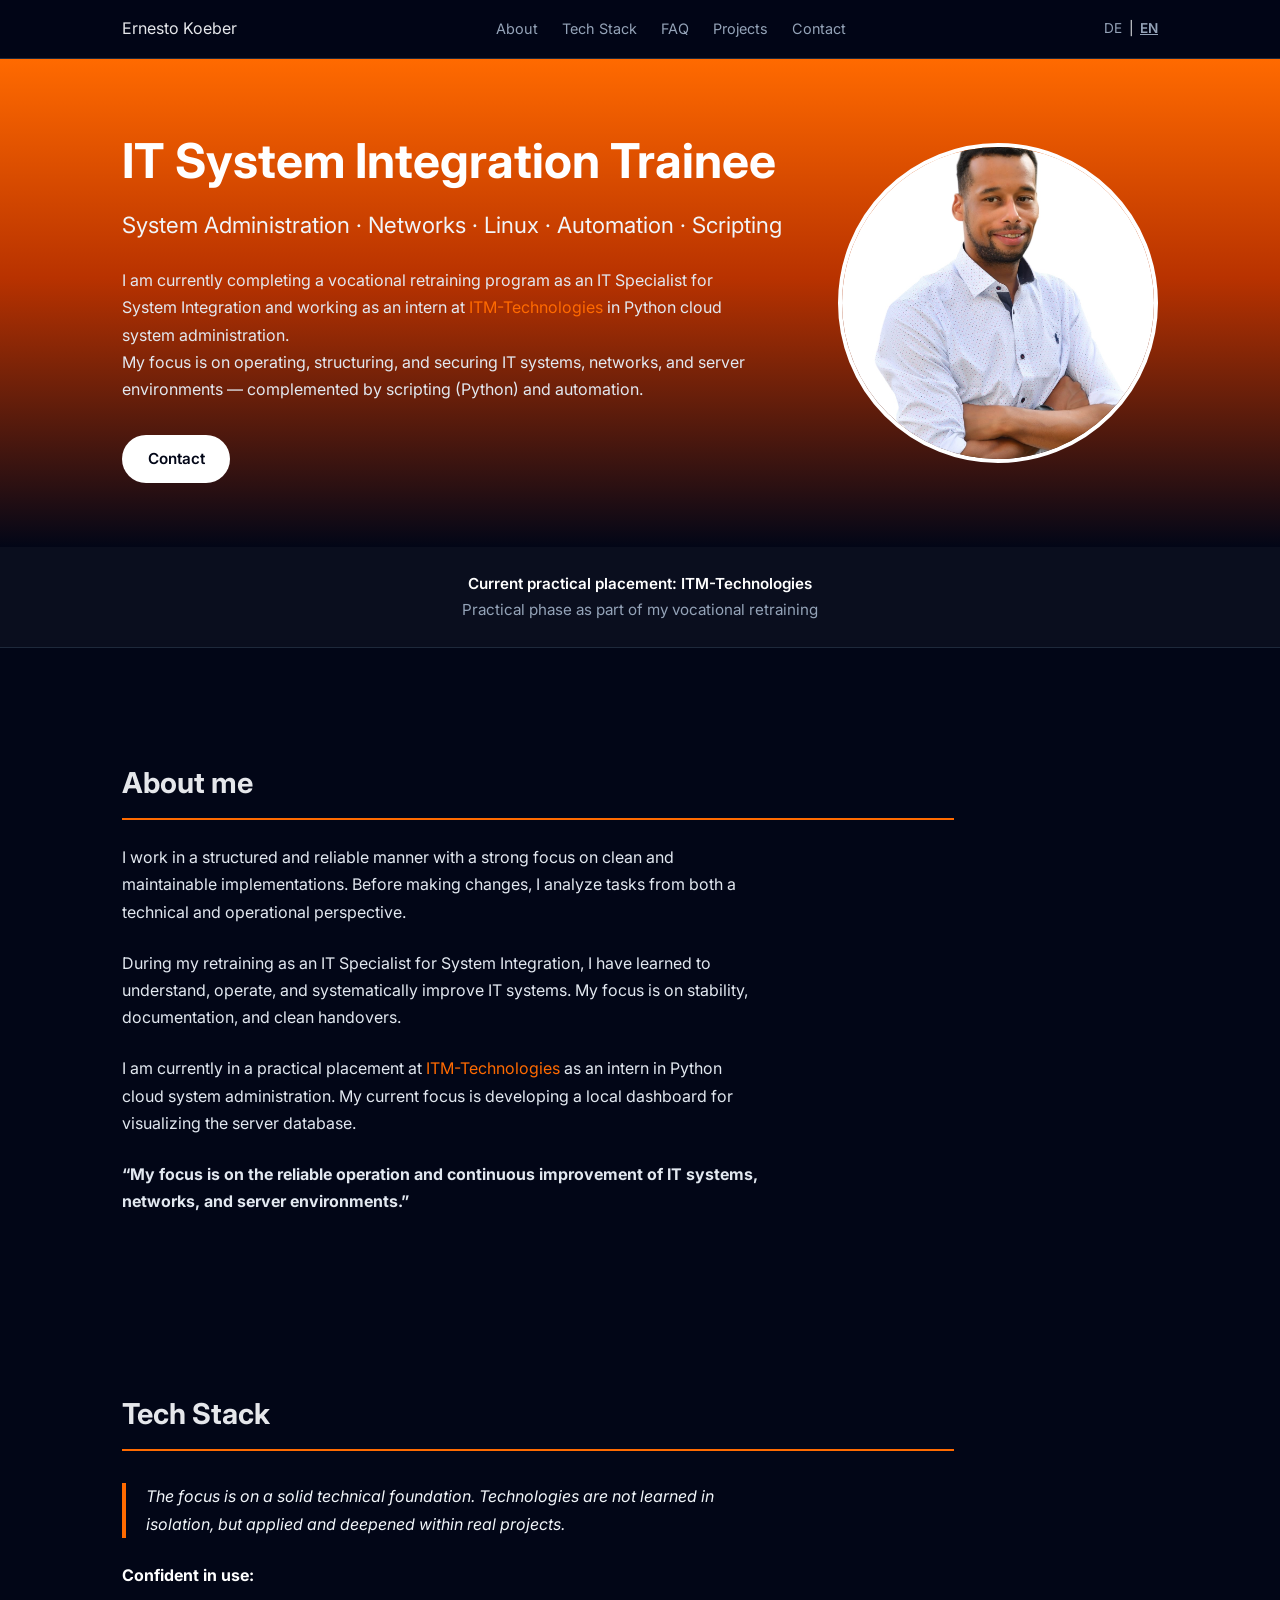
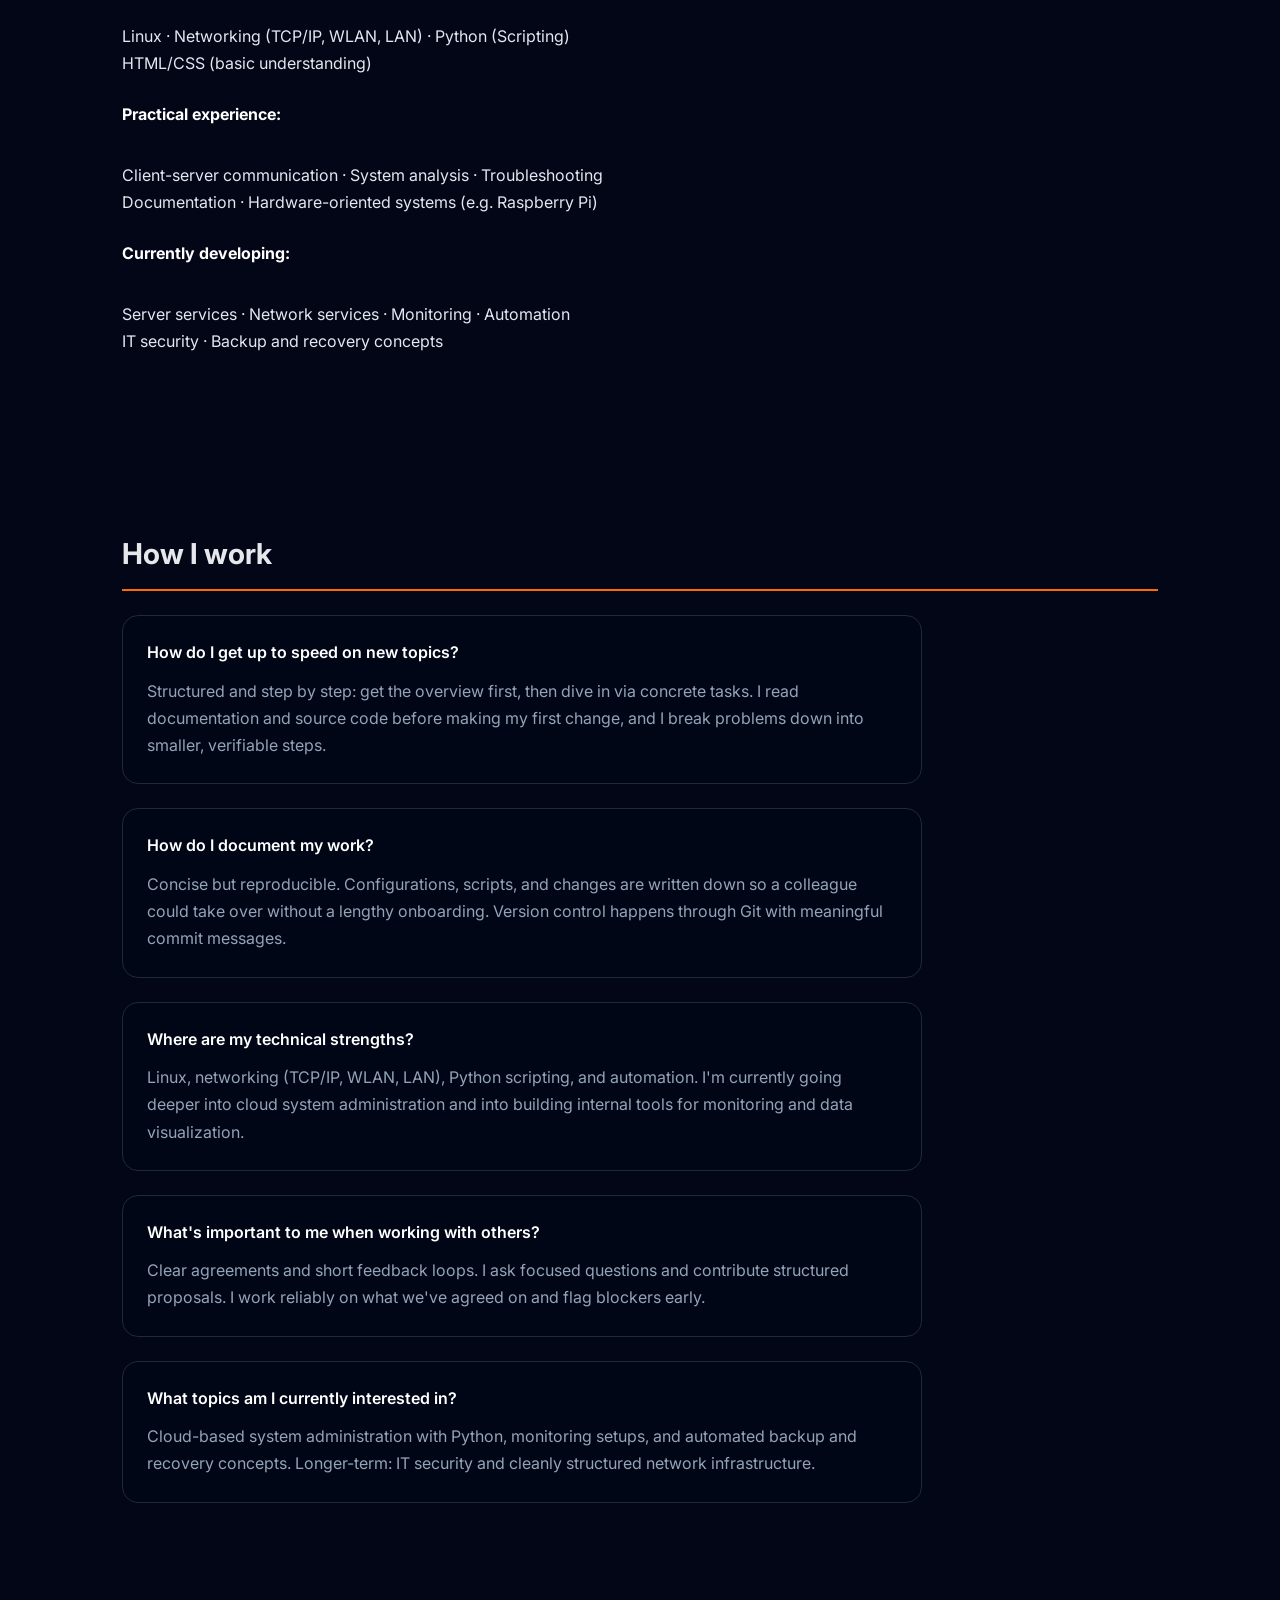
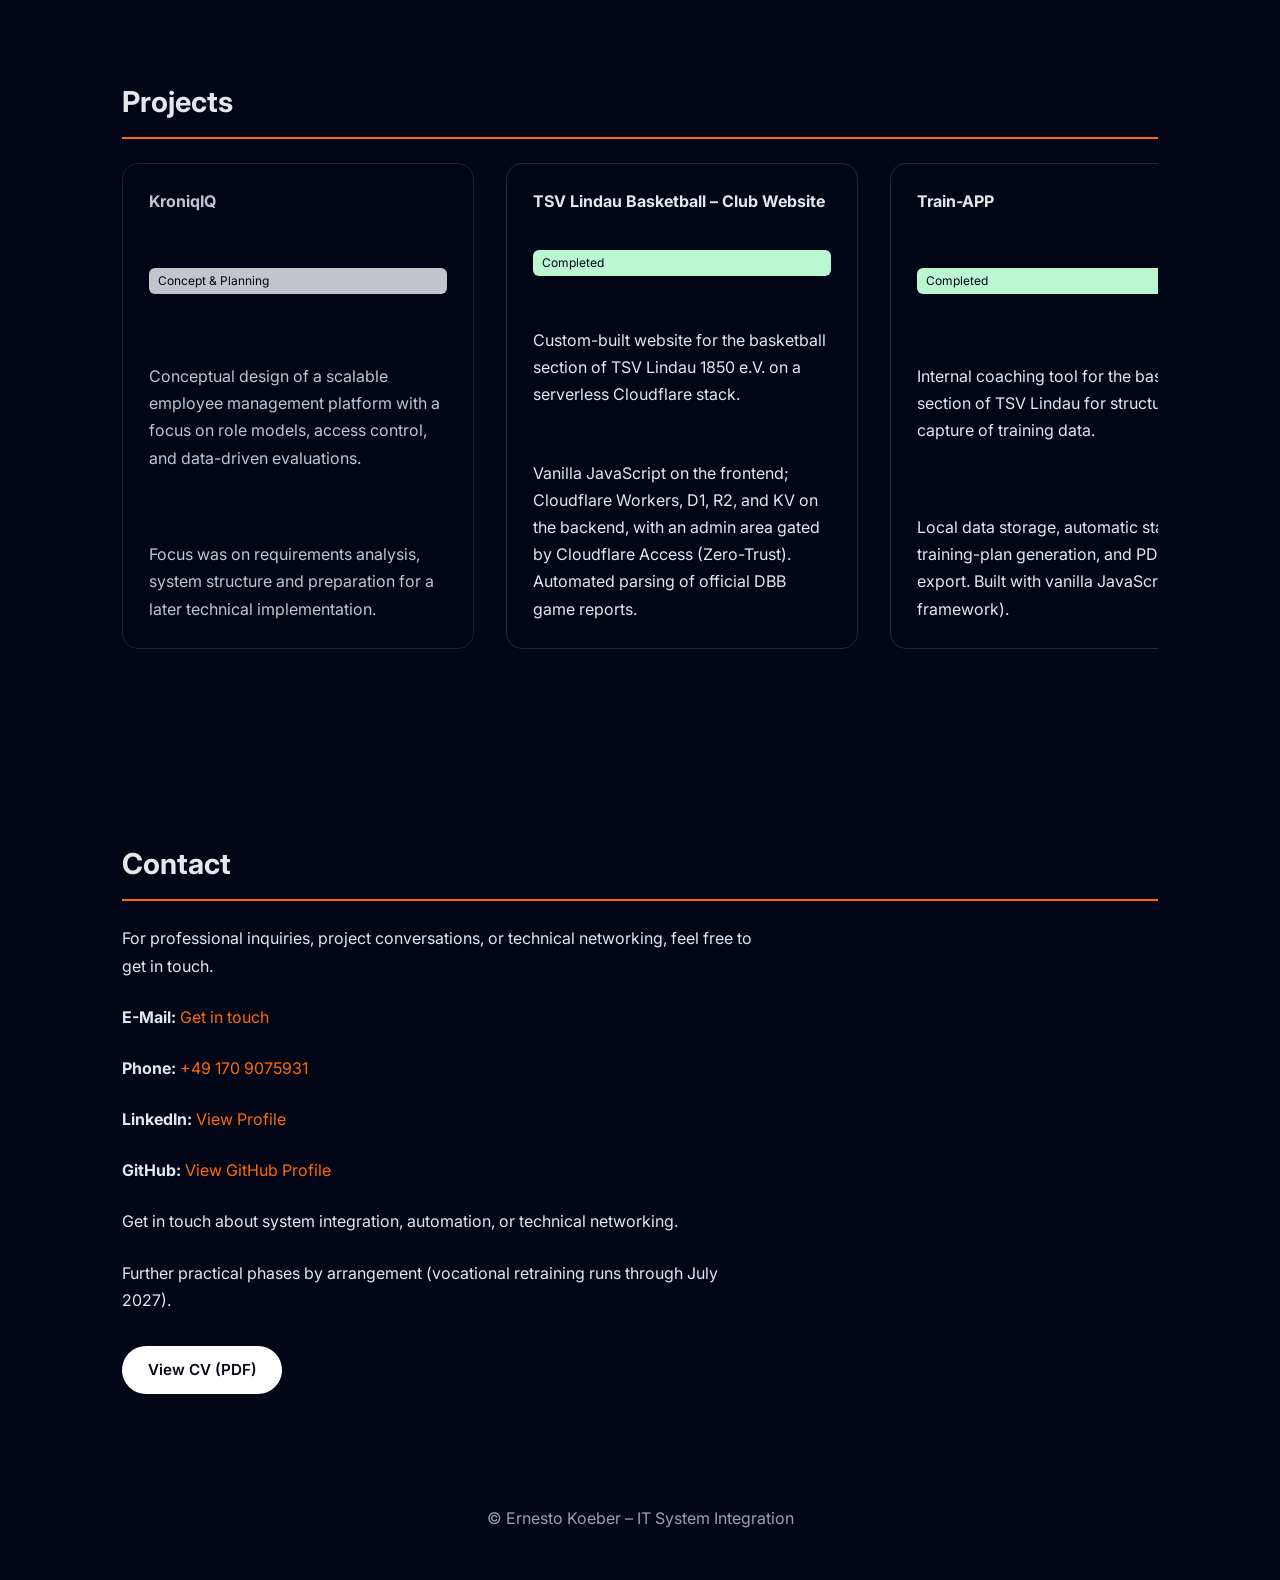
==== index-en.html @ d8a2f46b "Add ITM Backup Dashboard project card The current ITM internship project is the Backup Dashboard — a" ====
<!DOCTYPE html>
    <html lang="en">
    <head>
        <meta charset="UTF-8" />
        <meta name="viewport" content="width=device-width, initial-scale=1.0" />
        <title>Ernesto Koeber</title>
        <meta name="description" content="IT System Integration trainee with a focus on Linux, networking, automation, and structured IT operations. Available for defined practical training phases." />
        <link rel="preconnect" href="https://fonts.googleapis.com" />
        <link rel="preconnect" href="https://fonts.gstatic.com" crossorigin />
        <link href="https://fonts.googleapis.com/css2?family=Inter:wght@300;400;500;600;700&display=swap" rel="stylesheet"/>
        <link rel="stylesheet" href="landingpage.css" />
    </head>
    
    <body>

        <!-- ================= NAVIGATION ================= -->
        
        <nav class="top-nav">
            <div class="nav-container">
                <span class="nav-logo">Ernesto Koeber</span>

            <!-- Desktop Navigation -->
                <ul class="nav-links">
                    <li><a href="index-en.html#about">About</a></li>
                    <li><a href="index-en.html#stack">Tech Stack</a></li>
                    <li><a href="index-en.html#faq">FAQ</a></li>
                    <li><a href="index-en.html#projects">Projects</a></li>
                    <li><a href="index-en.html#contact">Contact</a></li>
                </ul>

                <div class="lang-switch lang-switch lang-switch-desktop">
                    <a href="index.html">DE</a>
                    <span>|</span>
                    <a href="index-en.html" class="active">EN</a>
                </div>

            <!-- Mobile Toggle -->
                <button class="nav-toggle" aria-label="Open Menu">
                    <span></span>
                    <span></span>
                    <span></span>
                </button>
            </div>

            <!-- Mobile Menu -->
            <div class="mobile-nav">
                <a href="index-en.html#about">About</a>
                <a href="index-en.html#stack">Tech Stack</a>
                <a href="index-en.html#faq">FAQ</a>
                <a href="index-en.html#projects">Projects</a>
                <a href="index-en.html#contact">Contact</a>
            
                <div class="lang-switch lang-switch-mobile">
                    <a href="index.html">DE</a>
                    <span>|</span>
                    <a href="index-en.html" class="active">EN</a>
                </div>
            
            </div>
        </nav>

        <!-- ================= HERO ================= -->
        
        <header class="hero">
            <div class="hero-inner">
                <div class="hero-content">

                    <div class="hero-text">
                        <h1>IT System Integration Trainee</h1>

                        <h2>System Administration · Networks · Linux · Automation · Scripting</h2>

                        <p>
                            I am currently completing a vocational retraining program as an
                            IT Specialist for System Integration and working as an intern at
                            <a href="https://itm-technologies.de" target="_blank" rel="noopener">ITM-Technologies</a>
                            in Python cloud system administration.<br />
                            My focus is on operating, structuring, and securing IT systems,
                            networks, and server environments — complemented by scripting
                            (Python) and automation.
                        </p>

                        <a href="#contact" class="btn-primary">Contact</a>
                    </div>

                    <img
                        src="Profilbild.jpg"
                        alt="Profilbild Ernesto Köber"
                        class="profile-image"
                    />

                </div>
            </div>
        </header>

        
        <!-- ================= VERFÜGBARKEIT ================= -->
        
        <section class="availability">
            <div class="container availability-box">
                <p>
                    <strong>Current practical placement: ITM-Technologies</strong><br />
                    Practical phase as part of my vocational retraining
                </p>
            </div>
        </section>
        
        <!-- ================= MAIN ================= -->
        
        <main>

            <section id="about">
                <div class="container">
                    <div class="section-content">
                    <h3>About me</h3>
                        <p>
                            I work in a structured and reliable manner with a strong focus on
                            clean and maintainable implementations. Before making changes,
                            I analyze tasks from both a technical and operational perspective.
                        </p>
                        <p>
                            During my retraining as an IT Specialist for System Integration,
                            I have learned to understand, operate, and systematically improve
                            IT systems. My focus is on stability, documentation, and clean handovers.
                        </p>
                        <p>
                            I am currently in a practical placement at
                            <a href="https://itm-technologies.de" target="_blank" rel="noopener">ITM-Technologies</a>
                            as an intern in Python cloud system administration. My current focus is
                            developing a local dashboard for visualizing the server database.
                        </p>
                        <p>
                            <strong>“My focus is on the reliable operation and continuous improvement
                                    of IT systems, networks, and server environments.”
                            </strong>
                        </p>
                    </div>
                </div>
            </section>

            <section id="stack">
                <div class="container">
                    <div class="section-content">
                    <h3>Tech Stack</h3>
                        <div class="stack-block">
                            <p class="highlight-quote">
                                The focus is on a solid technical foundation. Technologies are not
                                learned in isolation, but applied and deepened within real projects.
                            </p>
                        </div>
                            
                        <div class="stack-block">    
                            <p>
                                <strong>Confident in use:</strong><br />
                                Linux · Networking (TCP/IP, WLAN, LAN) · Python (Scripting)<br />
                                HTML/CSS (basic understanding)
                            </p>
                        </div>

                        <div class="stack-block">
                            <p>
                                <strong>Practical experience:</strong><br />
                                Client-server communication · System analysis · Troubleshooting<br />
                                Documentation · Hardware-oriented systems (e.g. Raspberry Pi)
                            </p>
                        </div>

                        <div class="stack-block">
                            <p>
                                <strong>Currently developing:</strong><br />
                                Server services · Network services · Monitoring · Automation<br />
                                IT security · Backup and recovery concepts
                            </p>
                        </div>
                    </div>
                </div>
            </section>

            <!-- ================= MINI FAQ ================= -->
            
            <section id="faq">
                <div class="container">
                <h3>How I work</h3>

                    <div class="faq-list">
                        <div class="faq-item">
                            <h4>How do I get up to speed on new topics?</h4>
                            <p>
                                Structured and step by step: get the overview first, then
                                dive in via concrete tasks. I read documentation and source
                                code before making my first change, and I break problems
                                down into smaller, verifiable steps.
                            </p>
                        </div>

                        <div class="faq-item">
                            <h4>How do I document my work?</h4>
                            <p>
                                Concise but reproducible. Configurations, scripts, and
                                changes are written down so a colleague could take over
                                without a lengthy onboarding. Version control happens
                                through Git with meaningful commit messages.
                            </p>
                        </div>

                        <div class="faq-item">
                            <h4>Where are my technical strengths?</h4>
                            <p>
                                Linux, networking (TCP/IP, WLAN, LAN), Python scripting,
                                and automation. I'm currently going deeper into cloud
                                system administration and into building internal tools for
                                monitoring and data visualization.
                            </p>
                        </div>

                        <div class="faq-item">
                            <h4>What's important to me when working with others?</h4>
                            <p>
                                Clear agreements and short feedback loops. I ask focused
                                questions and contribute structured proposals. I work
                                reliably on what we've agreed on and flag blockers early.
                            </p>
                        </div>

                        <div class="faq-item">
                            <h4>What topics am I currently interested in?</h4>
                            <p>
                                Cloud-based system administration with Python, monitoring
                                setups, and automated backup and recovery concepts.
                                Longer-term: IT security and cleanly structured network
                                infrastructure.
                            </p>
                        </div>
                    </div>
                </div>
            </section>

            <!-- ================= PROJECTS ================= -->

            <section id="projects">
                <div class="container">
                <h3>Projects</h3>
                    <div class="projects-scroll">

                    <div class="project-card project-disabled">
                        <h4>KroniqIQ</h4>
                        <span class="project-status status-concept">Concept & Planning</span>
                            <p>
                                Conceptual design of a scalable employee management platform with a
                                focus on role models, access control, and data-driven evaluations.
                            </p>
                            <p>
                                Focus was on requirements analysis, system structure and preparation
                                for a later technical implementation.
                            </p>
                    </div>

                        <a href="vereinswebsite-en.html" class="project-card project-link">
                            <h4>TSV Lindau Basketball – Club Website</h4>
                            <span class="project-status status-done">Completed</span>
                            <p>
                                Custom-built website for the basketball section of
                                TSV Lindau 1850 e.V. on a serverless Cloudflare stack.
                            </p>
                            <p>
                                Vanilla JavaScript on the frontend; Cloudflare Workers, D1,
                                R2, and KV on the backend, with an admin area gated by
                                Cloudflare Access (Zero-Trust). Automated parsing of
                                official DBB game reports.
                            </p>
                        </a>

                        <div class="project-card">
                            <h4>Train-APP</h4>
                            <span class="project-status status-done">Completed</span>
                            <p>
                                Internal coaching tool for the basketball section of
                                TSV Lindau for structured capture of training data.
                            </p>
                            <p>
                                Local data storage, automatic statistics, training-plan
                                generation, and PDF export. Built with vanilla JavaScript
                                (no framework).
                            </p>
                        </div>

                        <div class="project-card">
                            <h4>ITM Backup Dashboard</h4>
                            <span class="project-status status-dev">In Development</span>
                            <p>
                                Internal web dashboard for ITM Technologies for
                                centralized monitoring and validation of customer
                                backups, with full audit functionality.
                            </p>
                            <p>
                                Python with FastAPI on the backend, Jinja2 server-side
                                templating, and vanilla JavaScript on the frontend.
                                Security-first architecture with strict CSP, HTTP
                                security headers, and HttpOnly cookies — deliberately
                                without npm or framework dependencies.
                            </p>
                        </div>

                        <div class="project-card project-disabled">
                            <h4>Getränke Haußmann Landing Page</h4>
                            <span class="project-status status-concept">Concept</span>
                            <p>
                                Concept landing page for a local beverage distributor
                                (Wangen i. A.) focused on clear information structure
                                and simple navigation.
                            </p>
                            <p>
                                Initial implementation with semantic HTML, CSS, and
                                minimal JavaScript as a template for a later production
                                version.
                            </p>
                        </div>

                        <a href="https://www.thaihouse-restaurant.com/" target="_blank" rel="noopener" class="project-card project-link">
                            <h4>Thai House Lindau</h4>
                            <span class="project-status status-done">Live</span>
                            <p>
                                Redesign of the existing website for Thai House restaurant
                                in Lindau, based on a Wix template.
                            </p>
                            <p>
                                Focus on clear information structure, a modern layout,
                                and better presentation of menu and contact details.
                            </p>
                        </a>

                        <a href="studio02-en.html" class="project-card project-link">
                            <h4>Studio02 – Internship</h4>
                            <span class="project-status status-done">Completed</span>
                            <p>
                                Internship in software development with a strong focus on
                                Python and client-server communication.
                            </p>
                            <p>
                                Bluetooth-based client-server communication between a mobile app
                                and Raspberry Pi, focusing on networking, system configuration,
                                and stable data transmission.
                            </p>
                        </a>

                    </div>
                </div>
            </section>

            <section id="contact">
                <div class="container">
                <h3>Contact</h3>
                        <p>
                            For professional inquiries, project conversations, or technical
                            networking, feel free to get in touch.
                        </p>

                        <section class="contact">
                            <p>
                                <strong>E-Mail:</strong>
                                <a href="mailto:ekoeber@protonmail.com">Get in touch</a>
                            </p>

                            <p>
                                <strong>Phone:</strong>
                                <a href="tel:+491709075931">+49 170 9075931</a>
                            </p>

                            <p>
                                <strong>LinkedIn:</strong>
                                <a href="https://www.linkedin.com/in/ernesto-k%C3%B6ber-878115362/" target="_blank" rel="noopener">
                                View Profile
                                </a>
                            </p>

                            <p>
                                <strong>GitHub:</strong>
                                <a href="https://github.com/Ernestokoeber" target="_blank" rel="noopener">
                                View GitHub Profile
                                </a>
                            </p>
                            </section>

                        <p class="contact-cta">Get in touch about system integration, automation, or technical networking.</p>

                        <p>Further practical phases by arrangement (vocational retraining runs through July 2027).</p>

                    <div class="contact-actions">
                        <a href="Lebenslauf.pdf" target="_blank" rel="noopener" class="btn-primary">
                        View CV (PDF)</a>
                    </div>
                </div>
            </section>

        </main>

        <footer class="footer">
            © Ernesto Koeber – IT System Integration
        </footer>

        <script src="drag-scroll.js"></script>
        <script src="mobile-nav.js"></script>
    </body>
</html>
---- landingpage.css ----
/* ================= VARIABLES ================= */
:root {
    --accent: #ff6a00;
    --accent-dark: #b83200;

    --bg-dark: #020617;
    --bg-card: rgba(2, 6, 23, 0.85);

    --text-main: #e5e7eb;
    --text-muted: #94a3b8;

    --border: #1e293b;
}

/* ================= RESET ================= */
* {
    margin: 0;
    padding: 0;
    box-sizing: border-box;
}

main {
    width: 100%;
    max-width: 100%;
    margin: 0 auto;
}

html {
    width: 100%;
    max-width: 100%;
    overflow-x: hidden;
    scroll-behavior: smooth;
}

body {
    width: 100%;
    max-width: 100%;
    overflow-x: hidden;
    font-family: 'Inter', sans-serif;
    background: var(--bg-dark);
    color: var(--text-main);
    line-height: 1.6;
}

a {
    color: var(--accent);
    text-decoration: none;
}

ul {
    list-style: none;
}

/* ================= NAV ================= */
.top-nav {
    position: sticky;
    top: 0;
    z-index: 1000;
    background: rgba(2, 6, 23, 0.9);
    backdrop-filter: blur(0.375rem);
    border-bottom: 0.0625rem solid var(--border);
}

.nav-container {
    max-width: 68.75rem;
    margin: 0 auto;
    padding: 1rem 2rem;
    display: flex;
    justify-content: space-between;
    align-items: center;
}

.nav-links {
    display: flex;
    gap: 1.5rem;
}

.nav-links a {
    color: var(--text-muted);
    font-size: 0.9rem;
}

/* ================= MOBILE NAV ================= */

.nav-toggle {
    display: none;
    background: none;
    border: none;
    cursor: pointer;
}

.nav-toggle span {
    display: block;
    width: 1.5rem;
    height: 0.125rem;
    background: #ffffff;
    margin: 0.35rem 0;
}

/* Mobile Menu */
.mobile-nav {
    display: none;
    flex-direction: column;
    background: rgba(2, 6, 23, 0.98);
    border-bottom: 0.0625rem solid var(--border);
}

.mobile-nav a {
    padding: 0.75rem 0;
    color: var(--text-main);
    border-top: 0.0625rem solid var(--border);
}

.nav-links a,
.mobile-nav a{
    padding: 0.75rem 0;
}

/* Responsive */
@media (max-width: 56.25rem) {
    .nav-links {
        display: none;
    }

    .nav-toggle {
        display: block;
    }

    .mobile-nav.active {
        display: flex;
    }
}

/* ================= HERO ================= */

.hero {
    width: 100vw;
    overflow-x: hidden;
    background: linear-gradient(
        180deg,
        var(--accent) 0%,
        var(--accent-dark) 45%,
        var(--bg-dark) 100%
    );
}

.hero-inner {
    max-width: 68.75rem;
    margin: 0 auto;
    padding: 4rem 2rem;
}


.hero-content {
    display: grid;
    grid-template-columns: 1fr minmax(0, clamp(14rem, 40vw, 20rem));
    gap: 3rem;
    align-items: center;
}

.profile-image {
    width: 20rem;
    aspect-ratio: 1 / 1;
    object-fit: cover;
    border-radius: 50%;
    border: 0.25rem solid #ffffff;
}

/* ================= Language Switch ================= */

/* Desktop Switch */
.lang-switch {
  display: flex;
  align-items: center;
  gap: 0.4rem;
  font-size: 0.85rem;
}

.lang-switch a {
  color: var(--text-muted);
  text-decoration: none;
}

.lang-switch a.active {
  font-weight: 600;
  text-decoration: underline;
}

.lang-switch a:hover {
  color: var(--accent);
}

/* Mobile Switch */
@media (max-width: 56.25rem) {
  .lang-switch-desktop {
    display: none;
  }

  .lang-switch-mobile {
    margin-top: 1.5rem;
    justify-content: center;
  }
}

/* Desktop behavior */
@media (min-width: 56.26rem) {
  .lang-switch-mobile {
    display: none;
  }
}


/* ================= CONTAINER ================= */
.container {
    width: 100%;
    max-width: 68.75rem;
    margin-left: auto;
    margin-right: auto;
    padding: 4rem 2rem;
}

/* ================= SECTIONS ================= */
.section-content {
    max-width: 52rem;
}
/* ================= STACK ================= */

.stack-block {
    margin-top: 1.5rem;
}

.stack-block strong {
    display: block;
    margin-bottom: 0.4rem;
    color: #ffffff;
}

.highlight-quote {
    margin-top: 2rem;
    padding-left: 1.25rem;
    border-left: 0.25rem solid var(--accent);
    font-style: italic;
    color: #f1f5f9;
}

/* ================= AVAILABILITY ================= */

.availability {
    background: rgba(255, 255, 255, 0.03);
    border-bottom: 0.0625rem solid var(--border);
}

.availability-box {
    padding: 1.5rem 2rem;
    text-align: center;
}

.availability-box p {
    margin: 0 auto;
    max-width: 40rem;
    color: var(--text-muted);
    font-size: 0.95rem;
}

.availability-box strong {
    color: #ffffff;
    font-weight: 600;
}

/* ================= TYPO ================= */
h1 {
    font-size: clamp(2rem, 5vw, 3rem);
    color: #ffffff;
}

h2 {
    font-size: clamp(1.1rem, 3vw, 1.4rem);
    font-weight: 400;
    margin-top: 0.5rem;
    color: #f1f5f9;
}

h3 {
    font-size: clamp(1.4rem, 3vw, 1.8rem);
    margin-bottom: 1.5rem;
}

section h3 {
    margin-top: 3rem;
    padding-bottom: 0.75rem;
    border-bottom: 0.125rem solid var(--accent);
}

p {
    font-size: clamp(0.95rem, 2.2vw, 1rem);
    line-height:1.7;
    max-width: 40rem;
    margin-top: 1.5rem;
    color: #e2e8f0;
}

img {
    max-width: 100%;
    height: auto;
    display: block;
}

/* ================= BUTTON ================= */

.btn-primary {
    display: inline-flex;
    margin-top: 2rem;
    align-items: center;
    justify-content: center;
    font-size: 0.95rem;
    padding: 0.75rem 1.6rem;
    border-radius: 999rem;
    background: #ffffff;
    color: #020617;
    font-weight: 600;
    min-height: 44px;
    
}

/* ================= MINI FAQ ================= */

.faq-list {
    display: grid;
    gap: 1.5rem;
    max-width: 50rem;
    grid-template-columns: 1fr;
}

.faq-item {
    font-size: clamp(0.9rem, 2vw, 0.95rem);
    line-height: 1.6;
    background: var(--bg-card);
    border: 0.0625rem solid var(--border);
    border-radius: 1rem;
    padding: 1.5rem;
}

.faq-item h4 {
    font-size: 1rem;
    font-weight: 600;
    color: #ffffff;
}

.faq-item p {
    margin-top: 0.75rem;
    color: var(--text-muted);
    max-width: none;
}

/* ================= PROJEKTE ================= */
.projects-scroll {
    max-width: 100%;
    display: flex;
    gap: 2rem;
    overflow-x: auto;
    overscroll-behavior-x: contain;    
    padding-bottom: 1rem;
    scroll-snap-type: x mandatory;
}

.project-card {
    flex: 0 0 clamp(16rem, 80vw, 22rem);
    min-height: 18rem;

    background: var(--bg-card);
    border: 0.0625rem solid var(--border);
    border-radius: 1rem;
    padding: 1.6rem;

    display: flex;
    flex-direction: column;
    justify-content: space-between;

    scroll-snap-align: start;
}

.project-link {
    text-decoration: none;
    color: inherit;
}

.project-link:hover {
    transform: translateY(-0.25rem);
    box-shadow: 0 0.75rem 2rem rgba(0, 0, 0, 0.25);
}

.project-disabled {
    opacity: 0.85;
    cursor: default;
}

/* Status */
.project-status {
    display: inline-block;
    margin-top: 0.5rem;
    padding: 0.2rem 0.6rem;
    font-size: 0.75rem;
    border-radius: 0.375rem;
    color: #020617;
}

.status-concept { background: #e5e7eb; }
.status-dev     { background: #fde68a; }
.status-deploy  { background: #bfdbfe; }
.status-done    { background: #bbf7d0; }

/* ================= CONTACT ================= */

.contact a {
  color: var(--accent);
  text-decoration: none;
}

.contact a:hover {
  text-decoration: underline;
}

/* ================== SCROLLBAR ================= */
.projects-scroll {
    scrollbar-width: none;
    scroll-padding-left: 2rem;
    cursor: grab;
}

.projects-scroll::-webkit-scrollbar {
    display: none;

}

.projects-scroll.dragging {
    cursor: grabbing;
    user-select: none;
}


/* ================= FOOTER ================= */
.footer {
    text-align: center;
    padding: 3rem 2rem;
    color: var(--text-muted);
}

/* ================= RESPONSIVE ================= */
@media (max-width: 56.25rem) {
    .hero-content {
        grid-template-columns: 1fr;
        text-align: center;
    }


    .profile-image {
        width: 14rem;
        margin: 2rem auto 0;
    }
}

@media (hover: hover) {
    .project-link:hover {
        transform: translateY(-0.25rem);
        box-shadow: 0 0.75rem 2rem #00000040;
    }
}
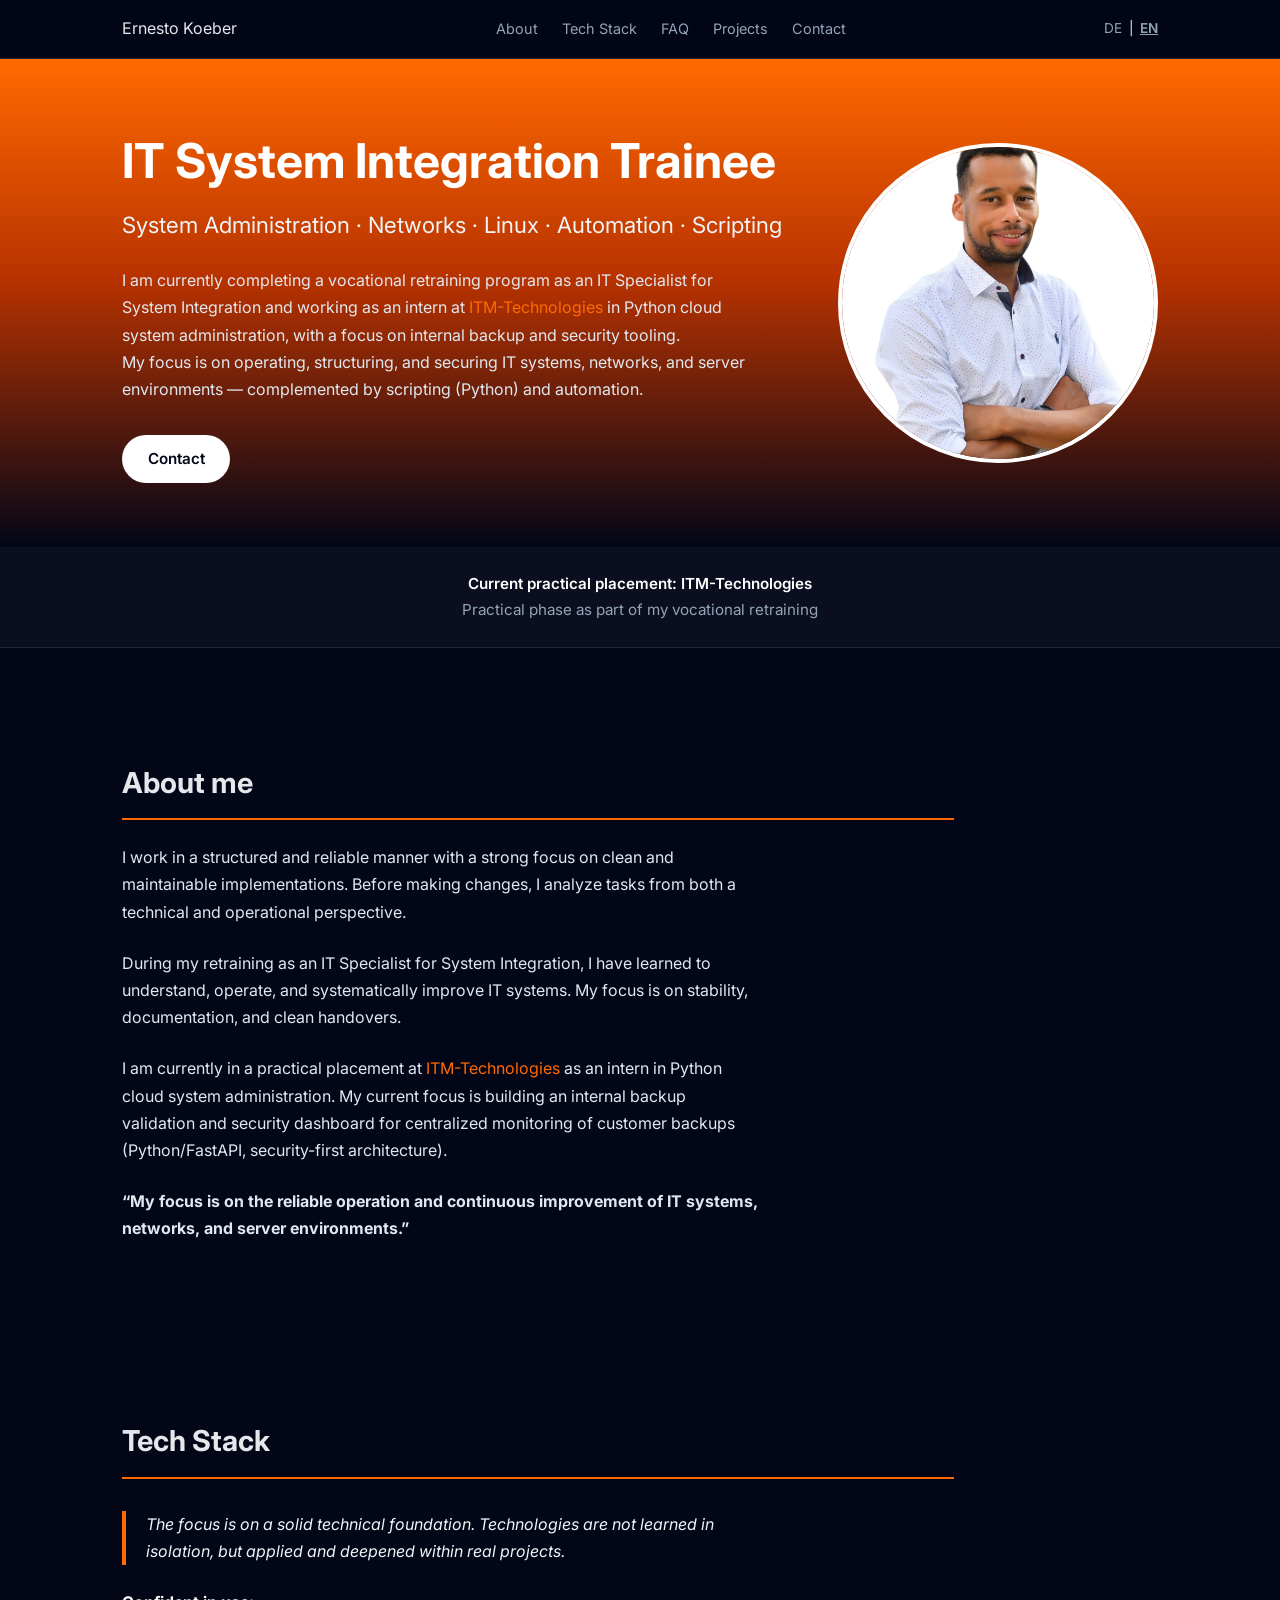
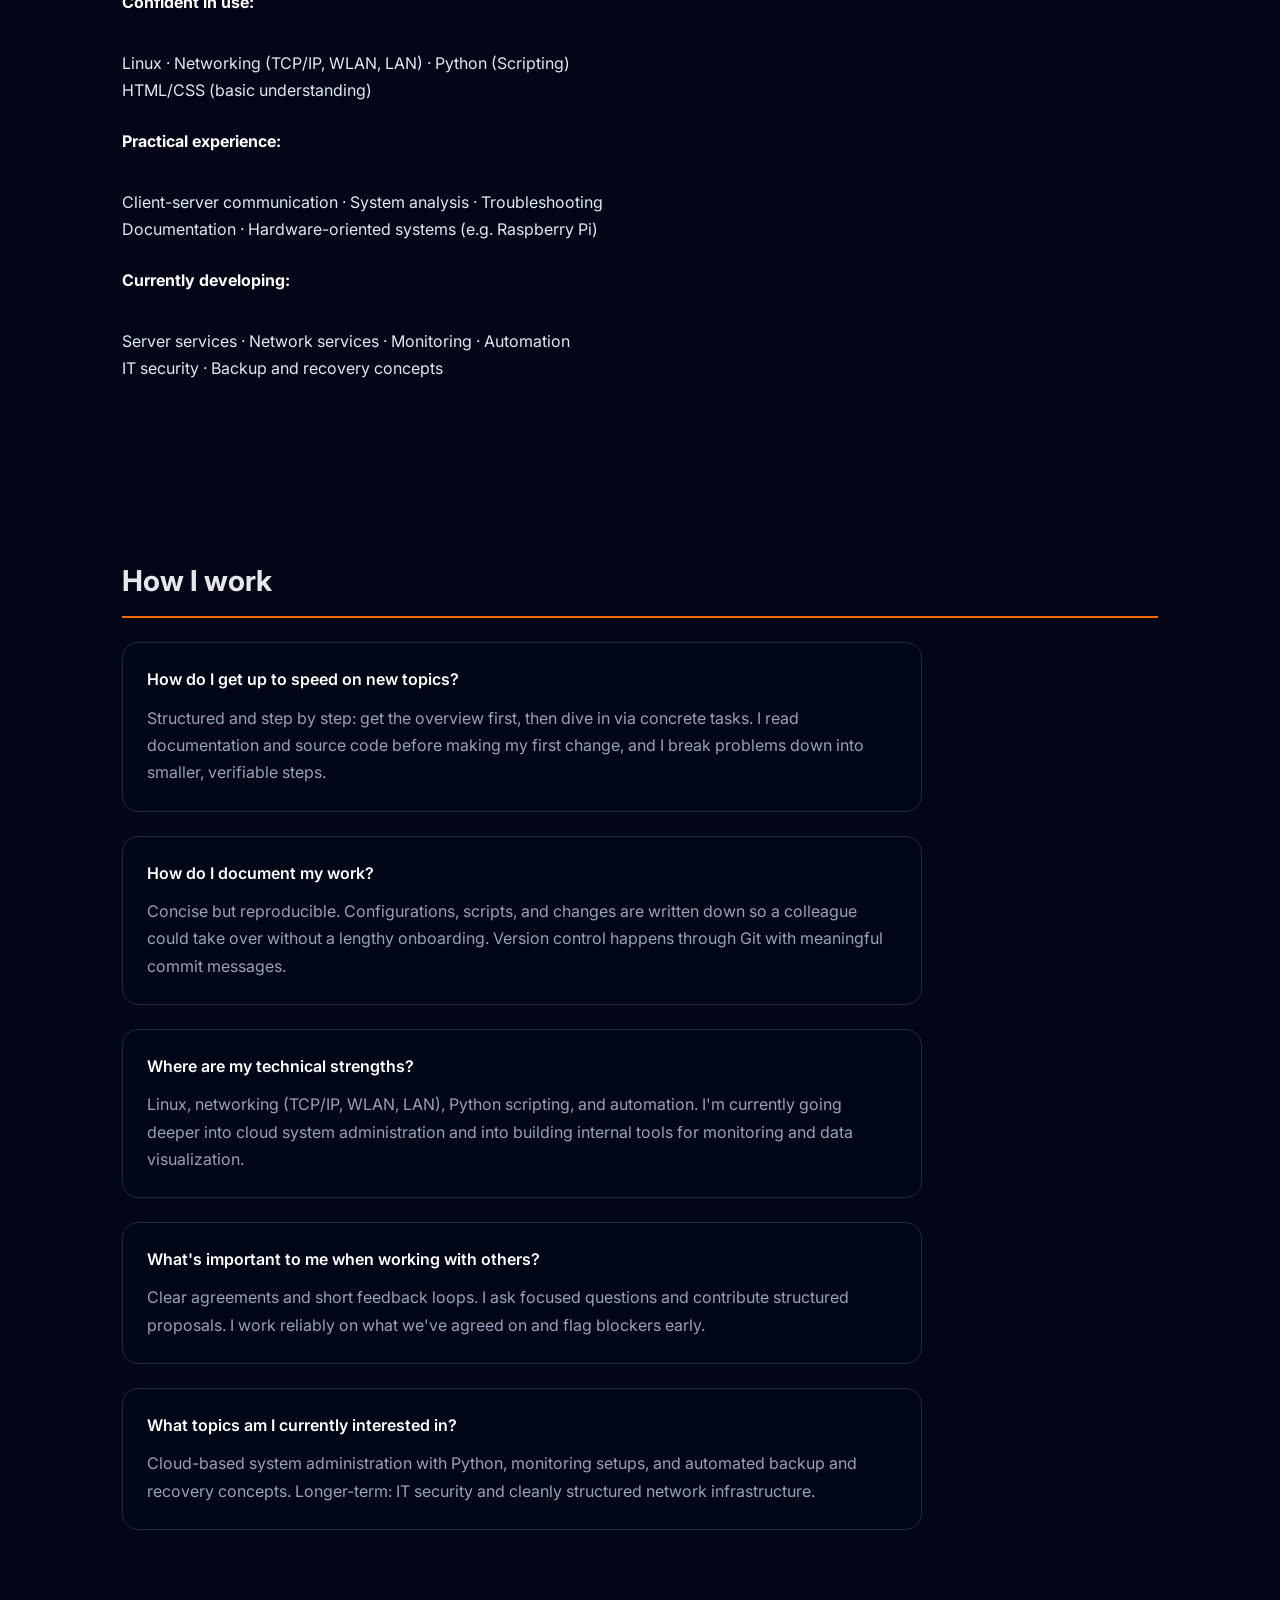
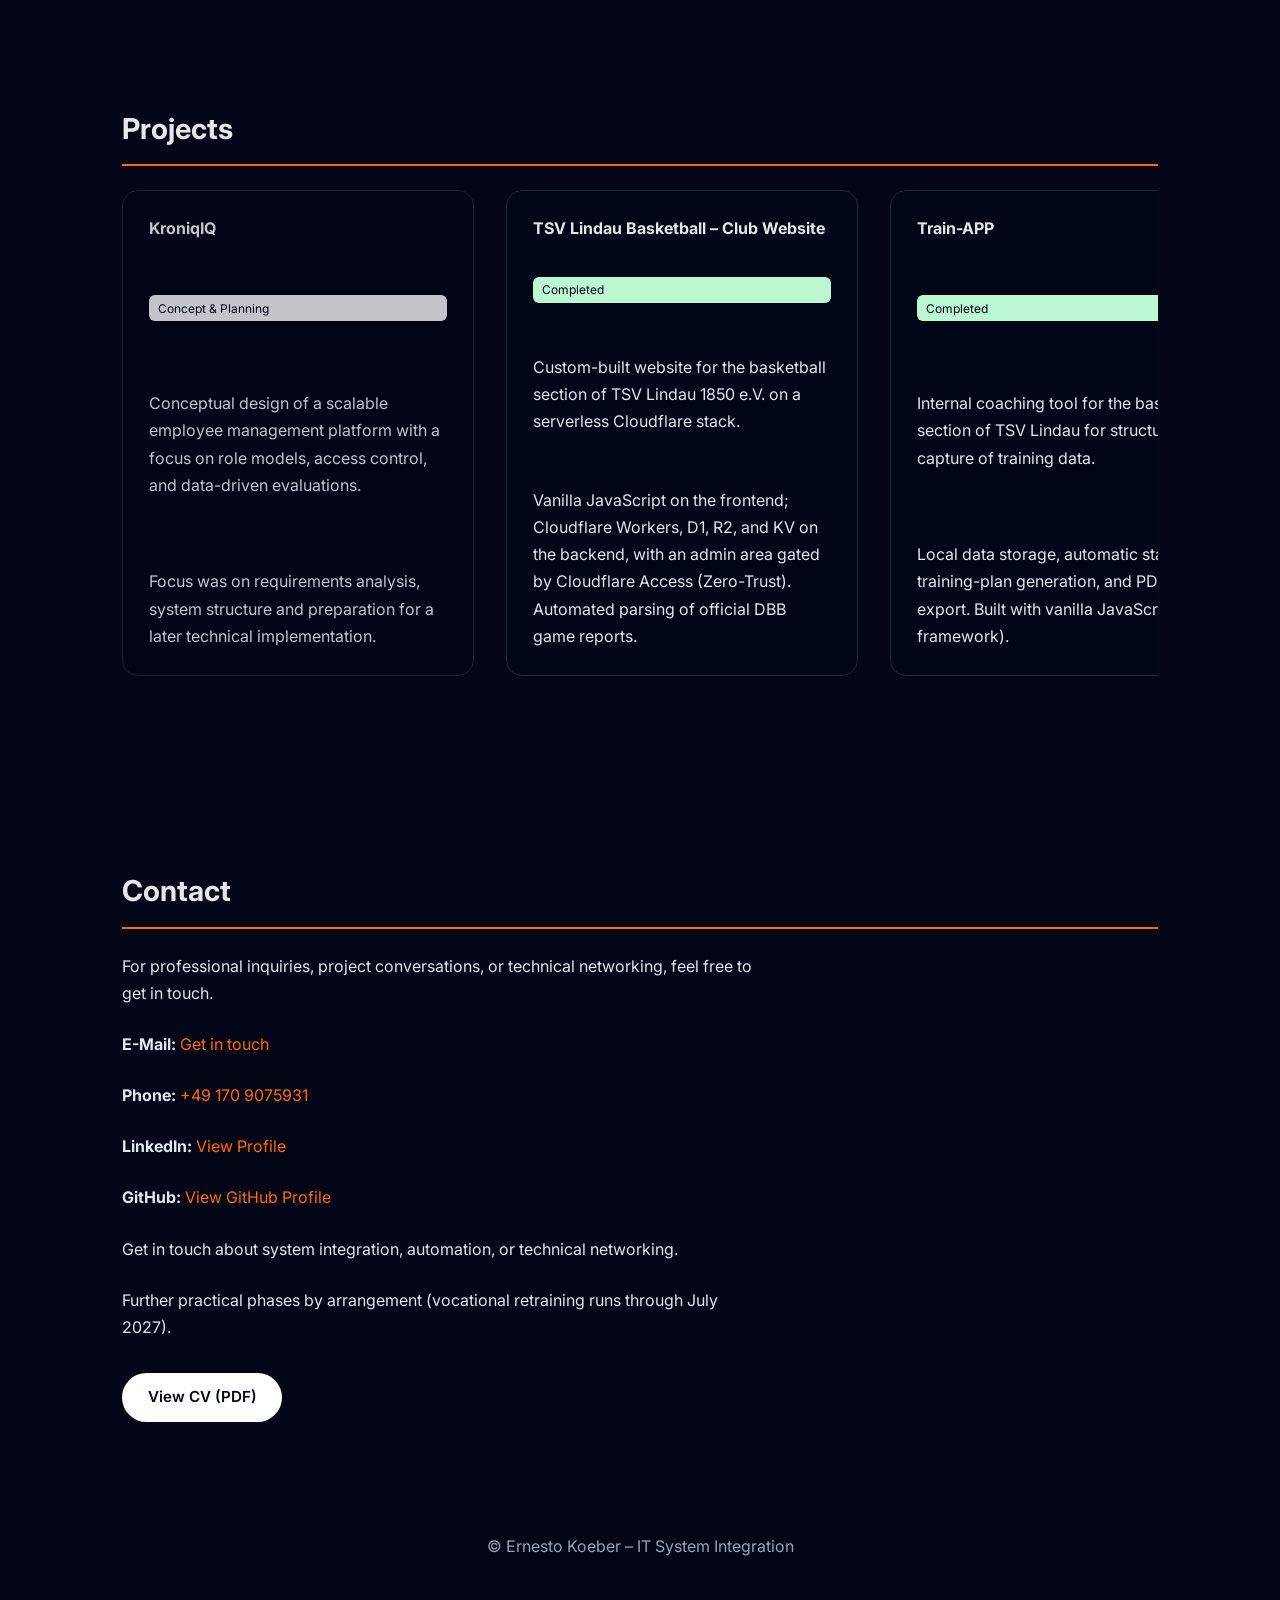
==== commit d390bda8: "Add ITM Backup Dashboard detail page and tighten the ITM copy The card had enough substance (FastAPI" ====
--- a/index-en.html
+++ b/index-en.html
@@ -74,7 +74,8 @@
                             I am currently completing a vocational retraining program as an
                             IT Specialist for System Integration and working as an intern at
                             <a href="https://itm-technologies.de" target="_blank" rel="noopener">ITM-Technologies</a>
-                            in Python cloud system administration.<br />
+                            in Python cloud system administration, with a focus on internal
+                            backup and security tooling.<br />
                             My focus is on operating, structuring, and securing IT systems,
                             networks, and server environments — complemented by scripting
                             (Python) and automation.
@@ -126,8 +127,10 @@
                         <p>
                             I am currently in a practical placement at
                             <a href="https://itm-technologies.de" target="_blank" rel="noopener">ITM-Technologies</a>
-                            as an intern in Python cloud system administration. My current focus is
-                            developing a local dashboard for visualizing the server database.
+                            as an intern in Python cloud system administration. My current focus
+                            is building an internal backup validation and security dashboard for
+                            centralized monitoring of customer backups (Python/FastAPI,
+                            security-first architecture).
                         </p>
                         <p>
                             <strong>“My focus is on the reliable operation and continuous improvement
@@ -284,7 +287,7 @@
                             </p>
                         </div>
 
-                        <div class="project-card">
+                        <a href="itm-dashboard-en.html" class="project-card project-link">
                             <h4>ITM Backup Dashboard</h4>
                             <span class="project-status status-dev">In Development</span>
                             <p>
@@ -299,7 +302,7 @@
                                 security headers, and HttpOnly cookies — deliberately
                                 without npm or framework dependencies.
                             </p>
-                        </div>
+                        </a>
 
                         <div class="project-card project-disabled">
                             <h4>Getränke Haußmann Landing Page</h4>
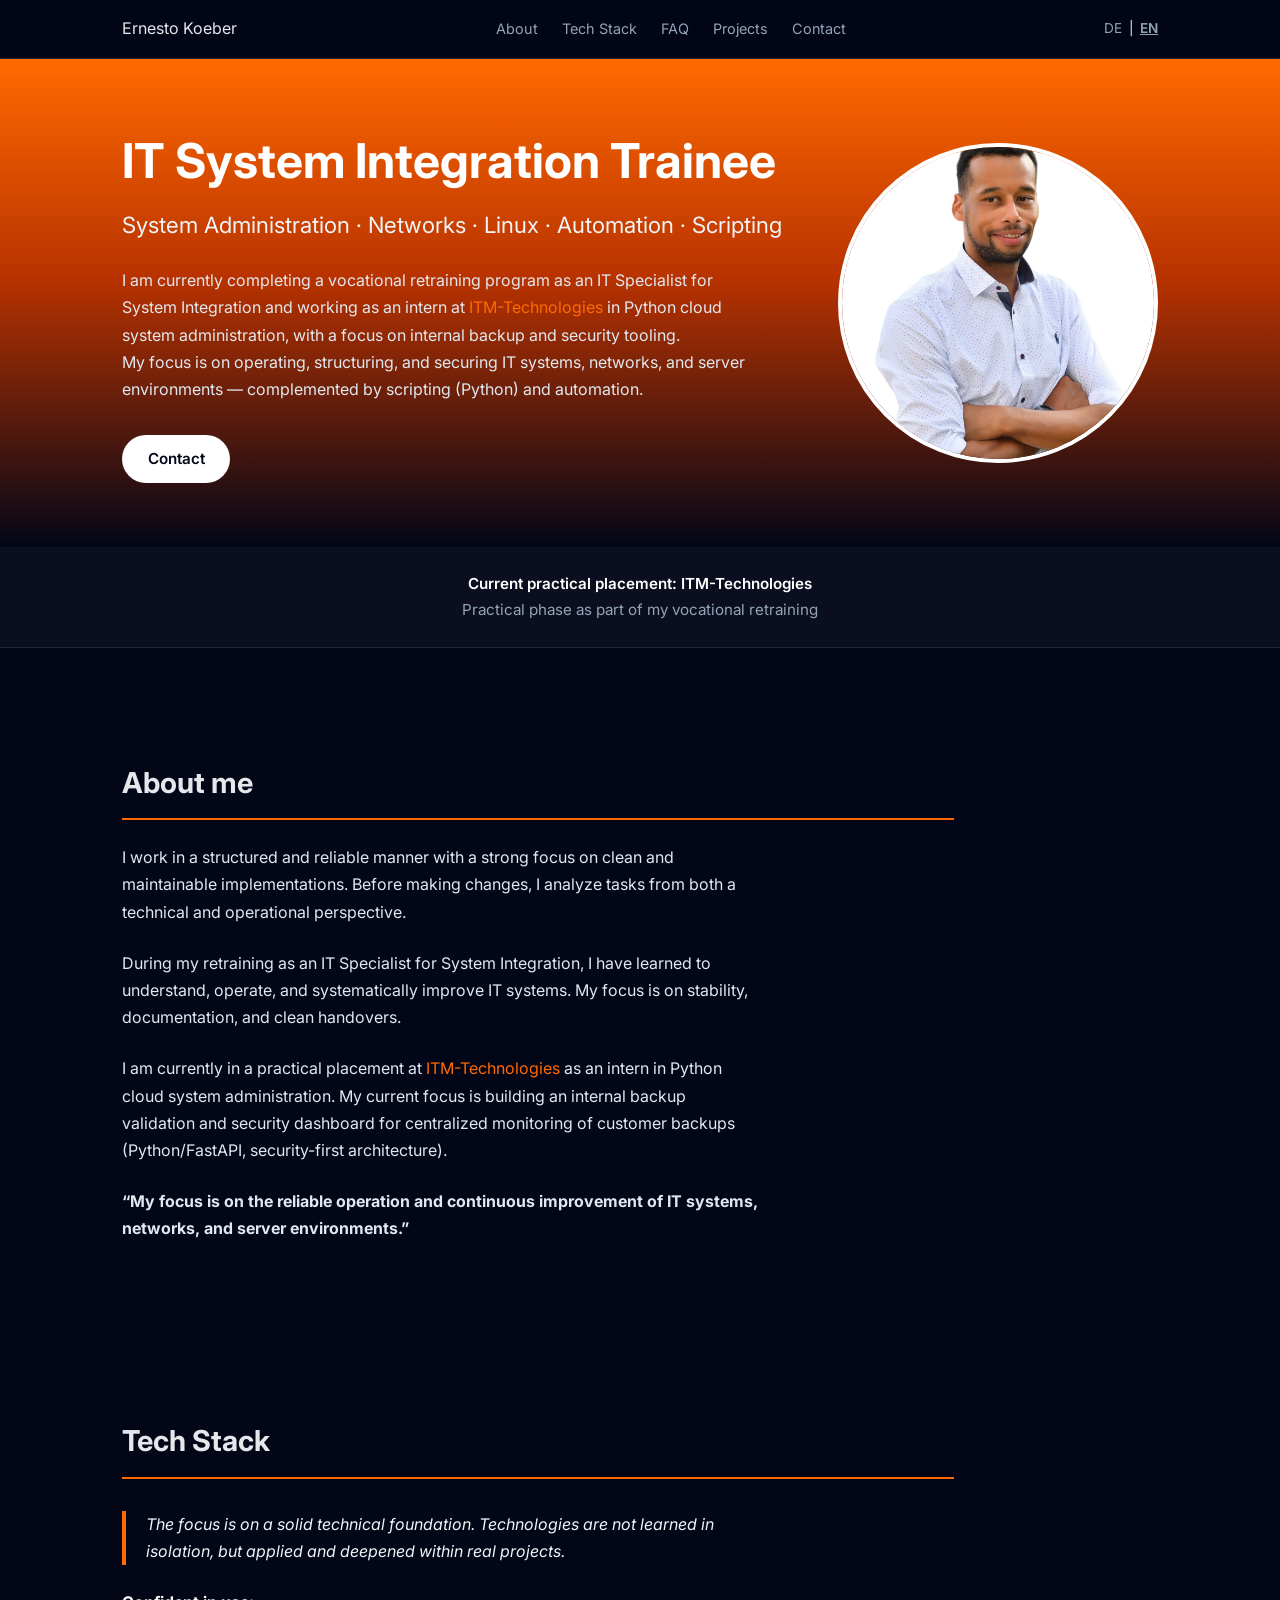
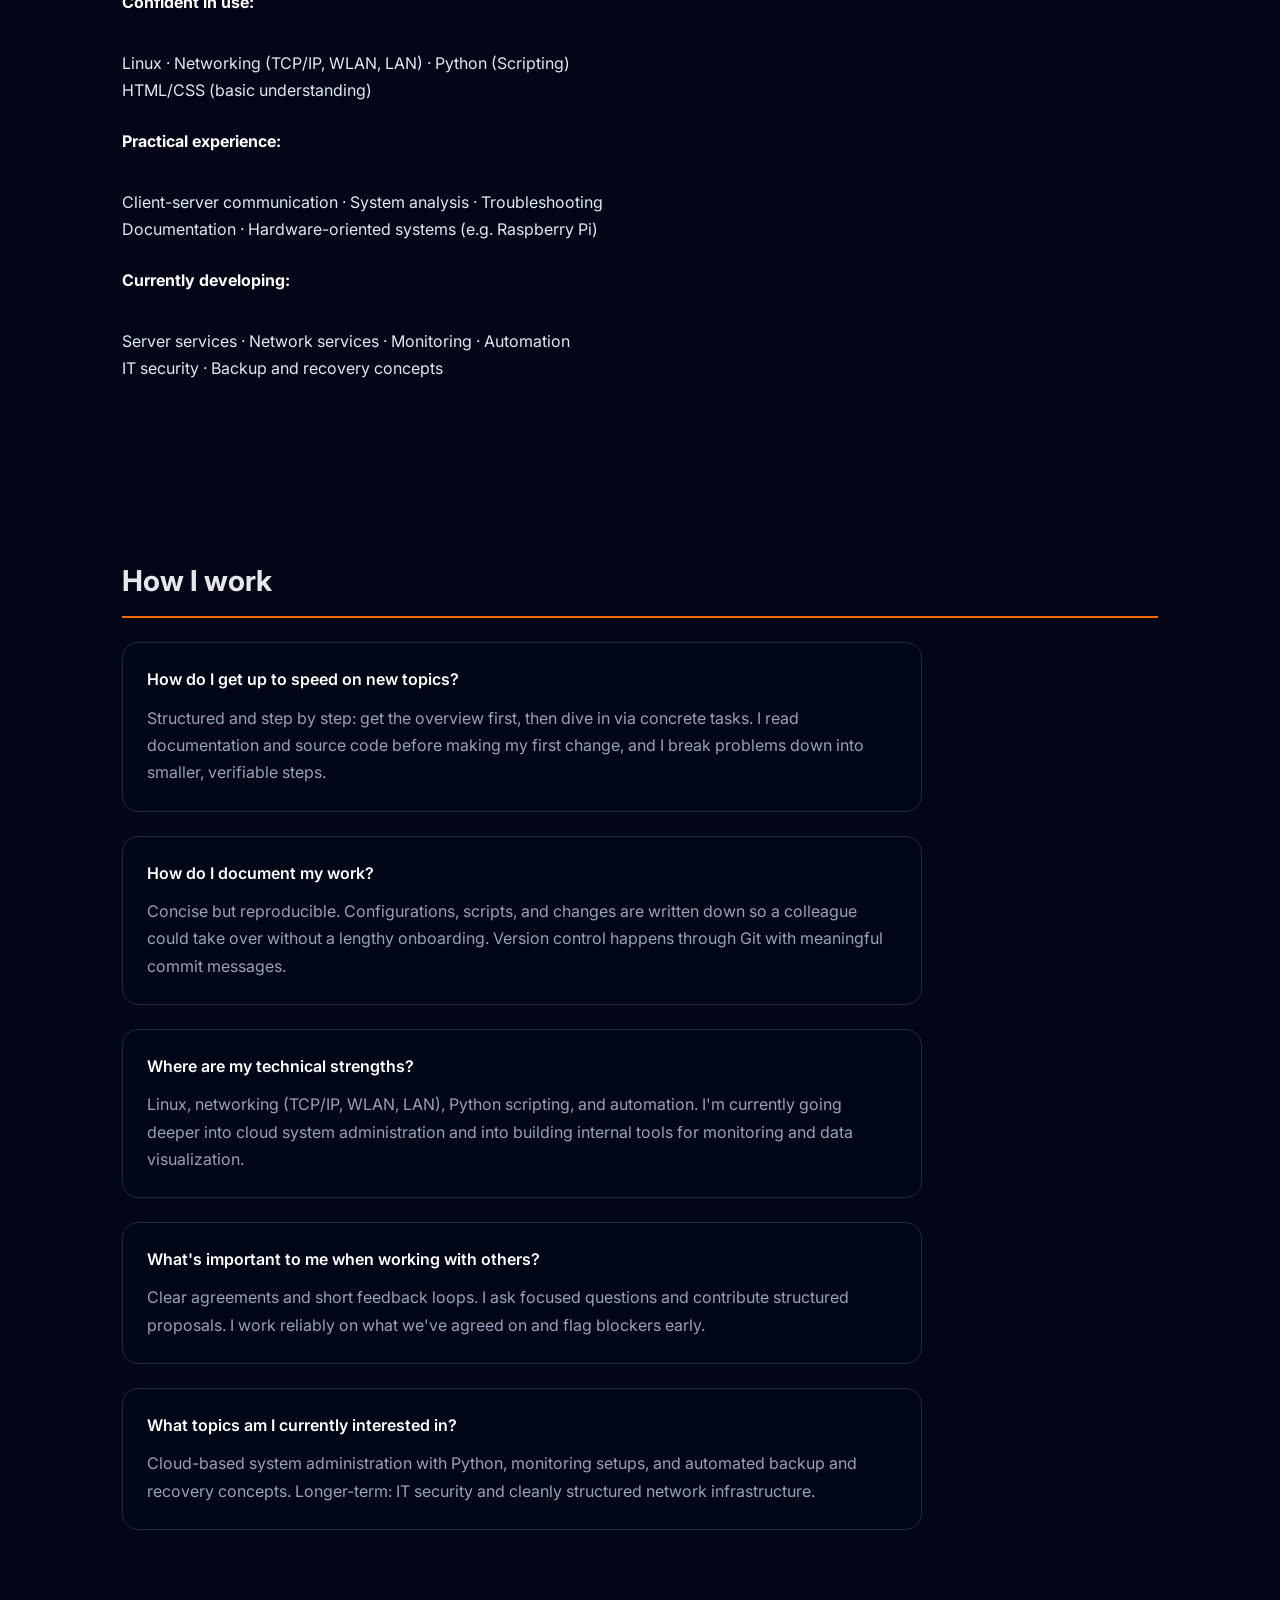
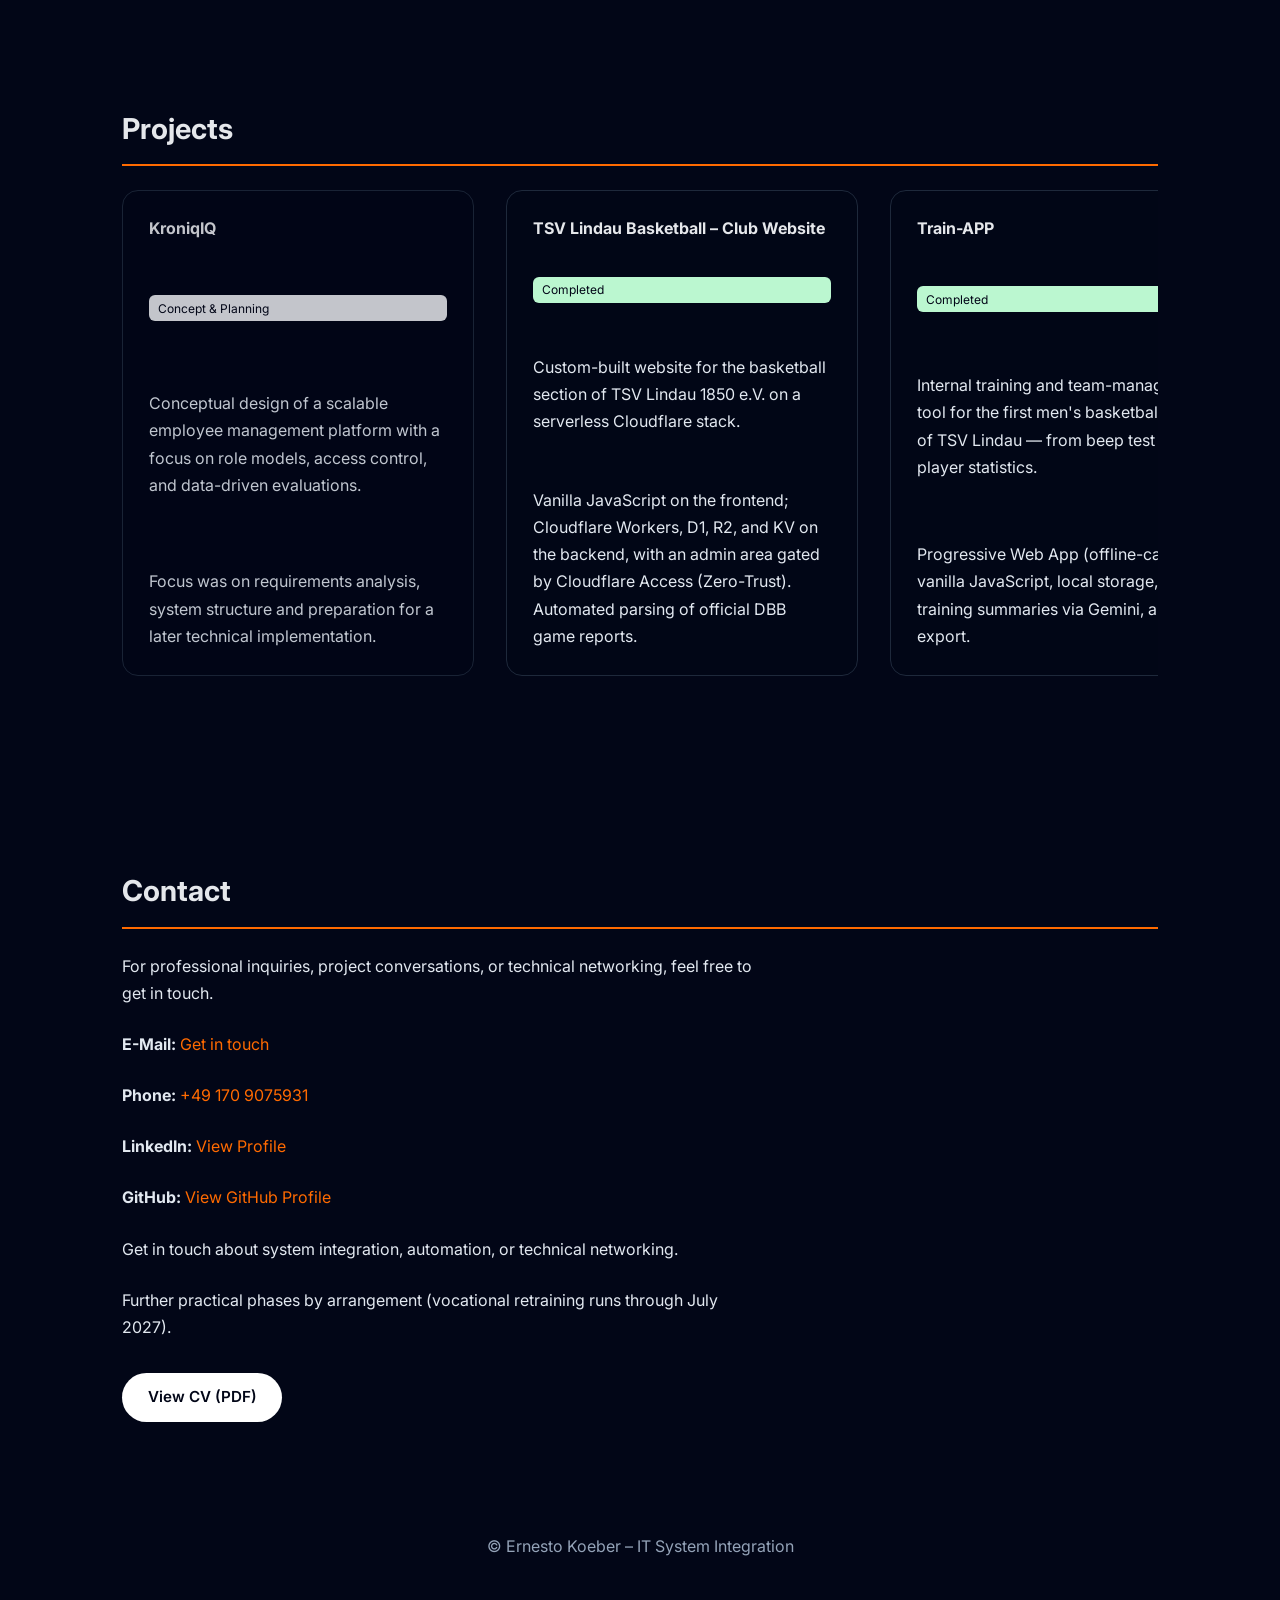
==== commit 524d41b0: "Add Train-APP detail page and broaden the card scope Train-APP turned out to be a full training and " ====
--- a/index-en.html
+++ b/index-en.html
@@ -273,19 +273,20 @@
                             </p>
                         </a>
 
-                        <div class="project-card">
+                        <a href="train-app-en.html" class="project-card project-link">
                             <h4>Train-APP</h4>
                             <span class="project-status status-done">Completed</span>
                             <p>
-                                Internal coaching tool for the basketball section of
-                                TSV Lindau for structured capture of training data.
-                            </p>
-                            <p>
-                                Local data storage, automatic statistics, training-plan
-                                generation, and PDF export. Built with vanilla JavaScript
-                                (no framework).
-                            </p>
-                        </div>
+                                Internal training and team-management tool for the first
+                                men's basketball team of TSV Lindau — from beep test to
+                                player statistics.
+                            </p>
+                            <p>
+                                Progressive Web App (offline-capable), vanilla JavaScript,
+                                local storage, AI training summaries via Gemini, and
+                                PDF export.
+                            </p>
+                        </a>
 
                         <a href="itm-dashboard-en.html" class="project-card project-link">
                             <h4>ITM Backup Dashboard</h4>
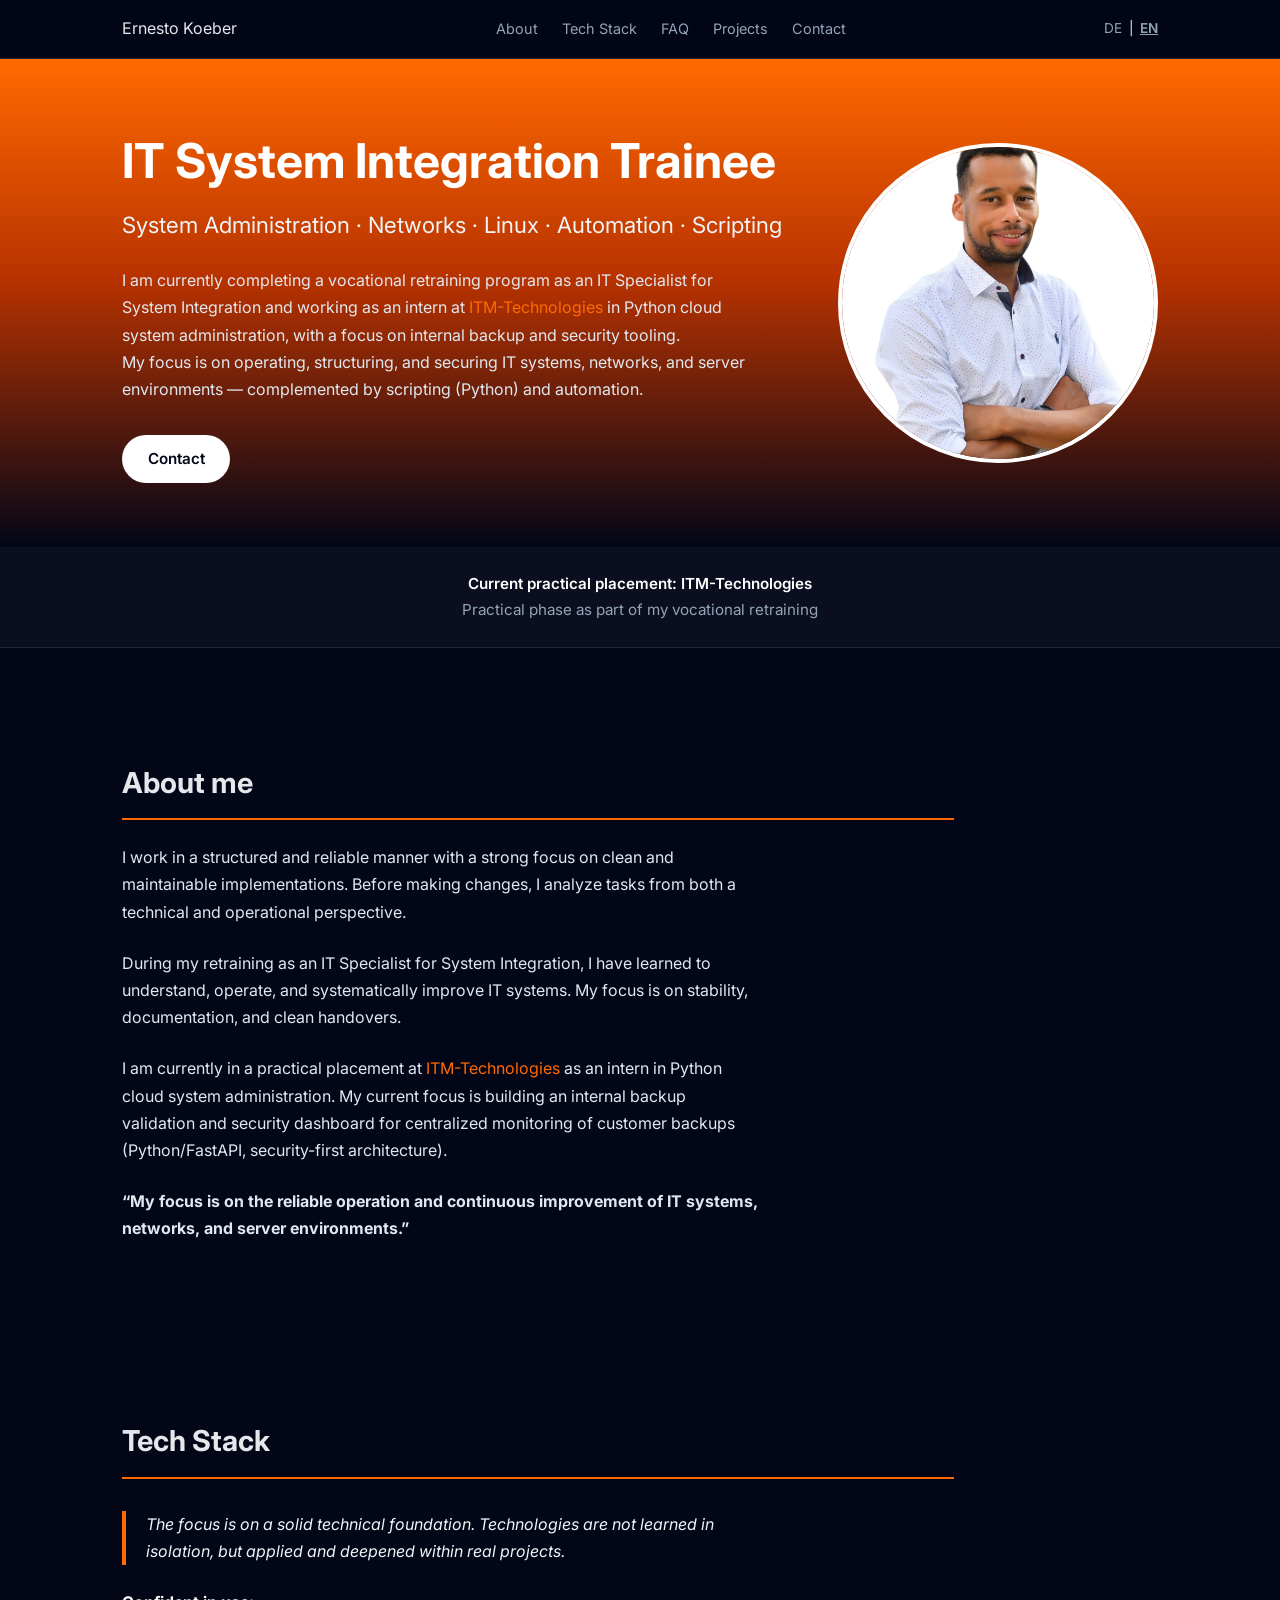
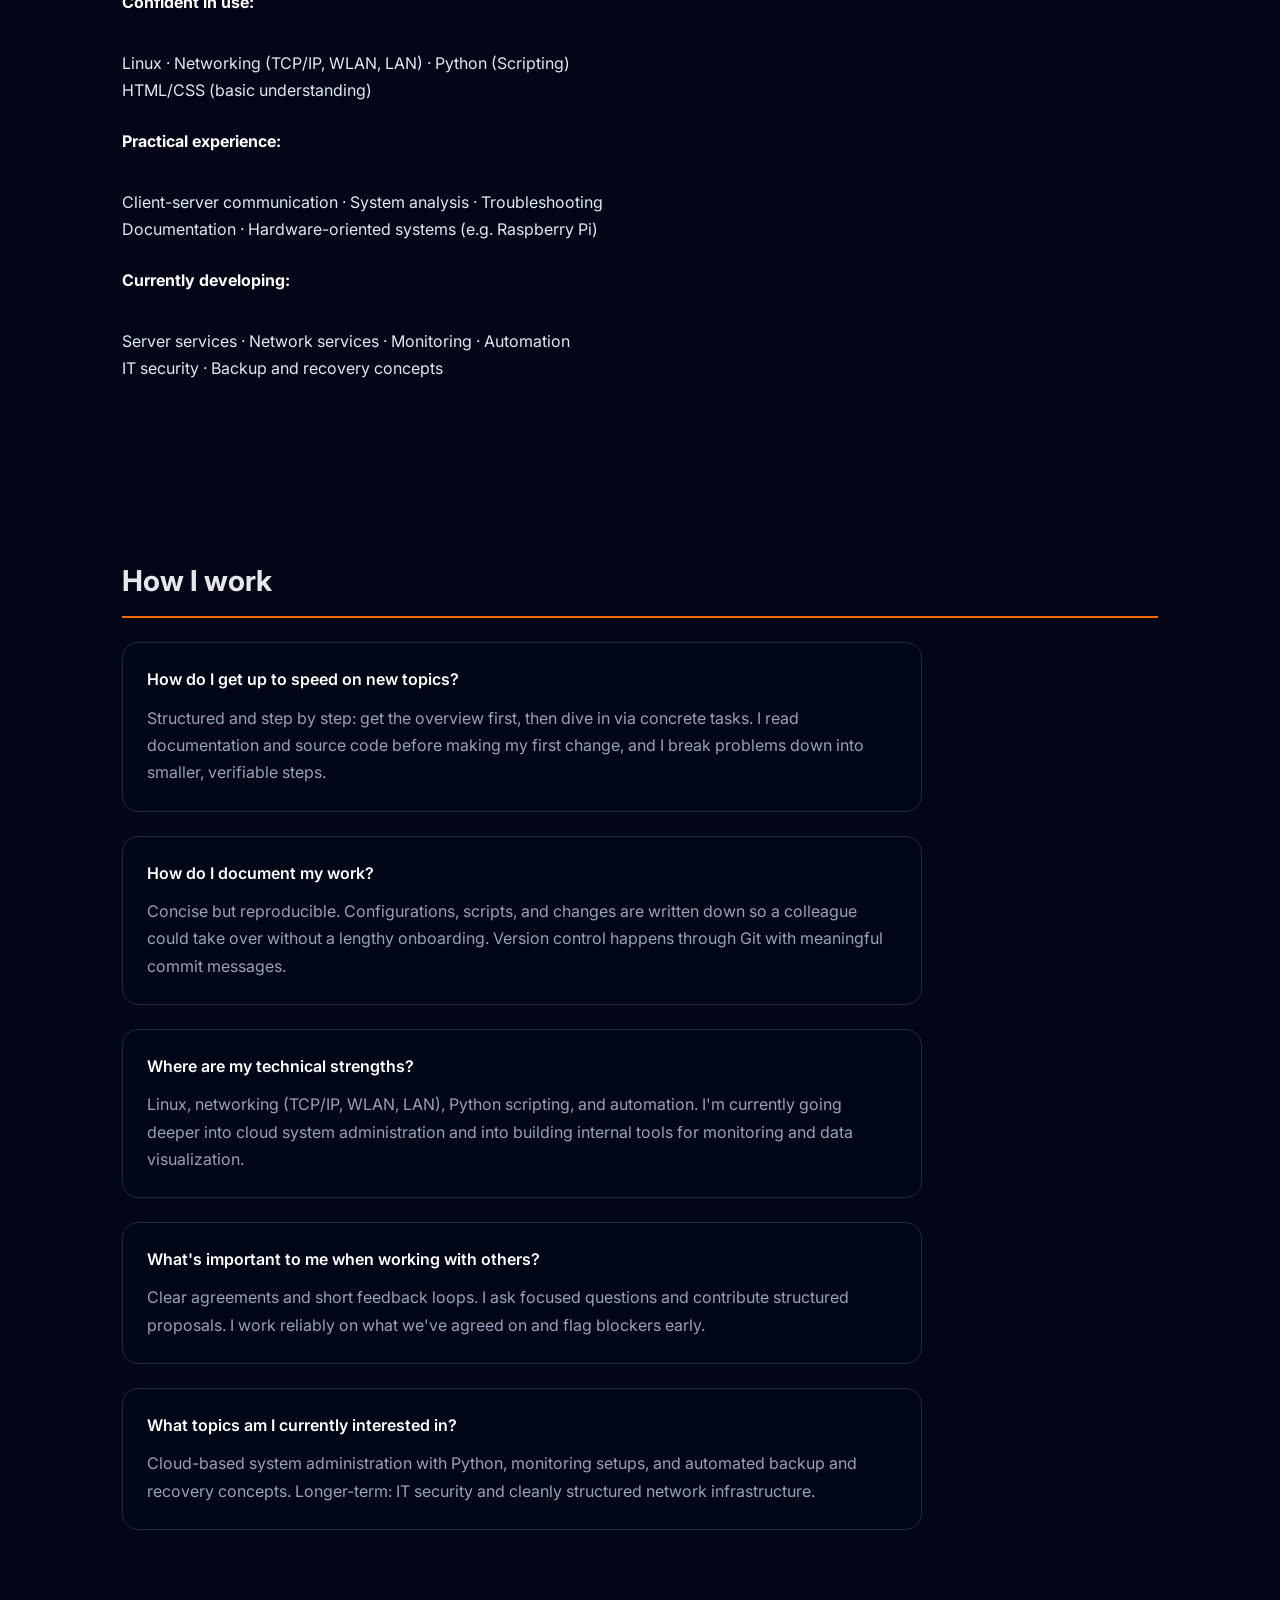
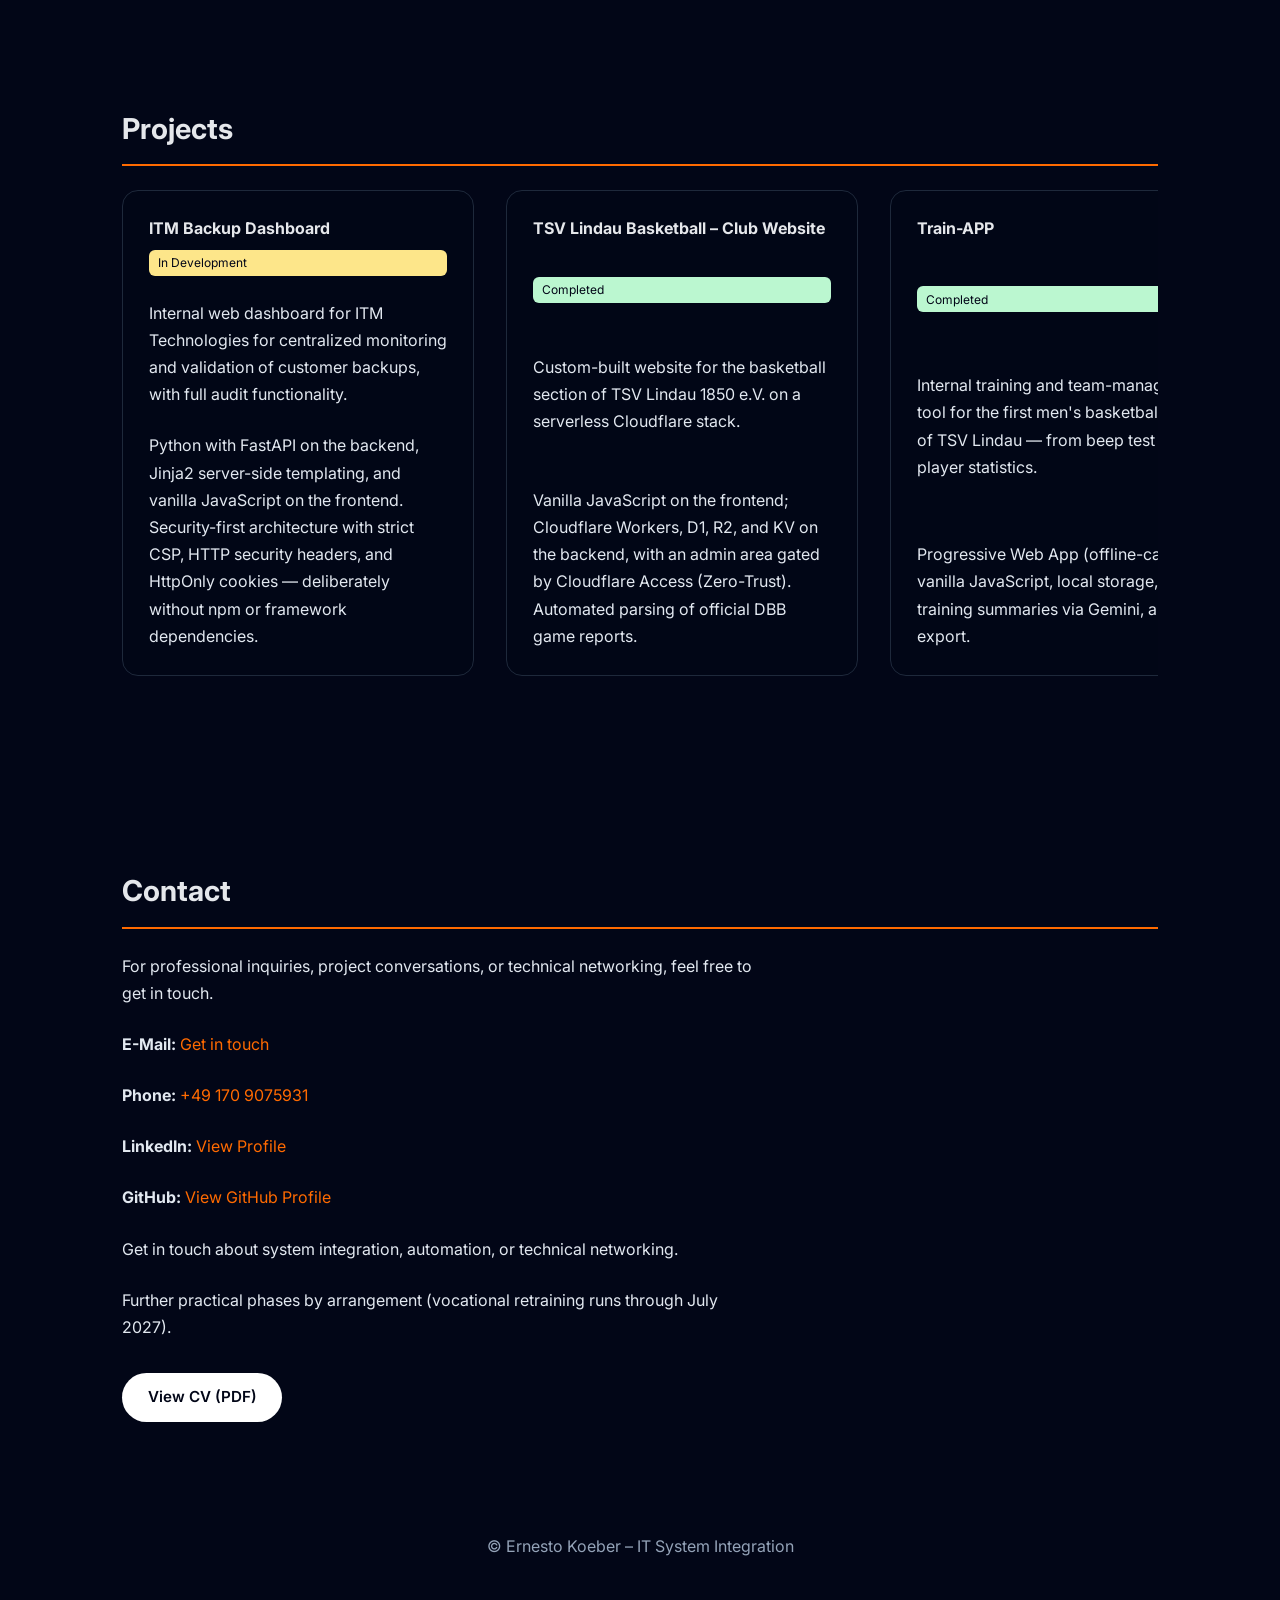
==== commit 55d6e773: "Reorder project cards by relevance and current focus Old order led with KroniqIQ (concept-only, dimm" ====
--- a/index-en.html
+++ b/index-en.html
@@ -245,49 +245,6 @@
                 <h3>Projects</h3>
                     <div class="projects-scroll">
 
-                    <div class="project-card project-disabled">
-                        <h4>KroniqIQ</h4>
-                        <span class="project-status status-concept">Concept & Planning</span>
-                            <p>
-                                Conceptual design of a scalable employee management platform with a
-                                focus on role models, access control, and data-driven evaluations.
-                            </p>
-                            <p>
-                                Focus was on requirements analysis, system structure and preparation
-                                for a later technical implementation.
-                            </p>
-                    </div>
-
-                        <a href="vereinswebsite-en.html" class="project-card project-link">
-                            <h4>TSV Lindau Basketball – Club Website</h4>
-                            <span class="project-status status-done">Completed</span>
-                            <p>
-                                Custom-built website for the basketball section of
-                                TSV Lindau 1850 e.V. on a serverless Cloudflare stack.
-                            </p>
-                            <p>
-                                Vanilla JavaScript on the frontend; Cloudflare Workers, D1,
-                                R2, and KV on the backend, with an admin area gated by
-                                Cloudflare Access (Zero-Trust). Automated parsing of
-                                official DBB game reports.
-                            </p>
-                        </a>
-
-                        <a href="train-app-en.html" class="project-card project-link">
-                            <h4>Train-APP</h4>
-                            <span class="project-status status-done">Completed</span>
-                            <p>
-                                Internal training and team-management tool for the first
-                                men's basketball team of TSV Lindau — from beep test to
-                                player statistics.
-                            </p>
-                            <p>
-                                Progressive Web App (offline-capable), vanilla JavaScript,
-                                local storage, AI training summaries via Gemini, and
-                                PDF export.
-                            </p>
-                        </a>
-
                         <a href="itm-dashboard-en.html" class="project-card project-link">
                             <h4>ITM Backup Dashboard</h4>
                             <span class="project-status status-dev">In Development</span>
@@ -305,6 +262,77 @@
                             </p>
                         </a>
 
+                        <a href="vereinswebsite-en.html" class="project-card project-link">
+                            <h4>TSV Lindau Basketball – Club Website</h4>
+                            <span class="project-status status-done">Completed</span>
+                            <p>
+                                Custom-built website for the basketball section of
+                                TSV Lindau 1850 e.V. on a serverless Cloudflare stack.
+                            </p>
+                            <p>
+                                Vanilla JavaScript on the frontend; Cloudflare Workers, D1,
+                                R2, and KV on the backend, with an admin area gated by
+                                Cloudflare Access (Zero-Trust). Automated parsing of
+                                official DBB game reports.
+                            </p>
+                        </a>
+
+                        <a href="train-app-en.html" class="project-card project-link">
+                            <h4>Train-APP</h4>
+                            <span class="project-status status-done">Completed</span>
+                            <p>
+                                Internal training and team-management tool for the first
+                                men's basketball team of TSV Lindau — from beep test to
+                                player statistics.
+                            </p>
+                            <p>
+                                Progressive Web App (offline-capable), vanilla JavaScript,
+                                local storage, AI training summaries via Gemini, and
+                                PDF export.
+                            </p>
+                        </a>
+
+                        <a href="studio02-en.html" class="project-card project-link">
+                            <h4>Studio02 – Internship</h4>
+                            <span class="project-status status-done">Completed</span>
+                            <p>
+                                Internship in software development with a strong focus on
+                                Python and client-server communication.
+                            </p>
+                            <p>
+                                Bluetooth-based client-server communication between a mobile app
+                                and Raspberry Pi, focusing on networking, system configuration,
+                                and stable data transmission.
+                            </p>
+                        </a>
+
+                        <a href="https://www.thaihouse-restaurant.com/" target="_blank" rel="noopener" class="project-card project-link">
+                            <h4>Thai House Lindau</h4>
+                            <span class="project-status status-done">Live</span>
+                            <p>
+                                Redesign of the existing website for Thai House restaurant
+                                in Lindau, based on a Wix template.
+                            </p>
+                            <p>
+                                Focus on clear information structure, a modern layout,
+                                and better presentation of menu and contact details.
+                            </p>
+                        </a>
+
+                        <div class="project-card project-disabled">
+                            <h4>KroniqIQ</h4>
+                            <span class="project-status status-concept">Concept & Planning</span>
+                            <p>
+                                Conceptual design of a scalable employee management platform
+                                with a focus on role models, access control, and data-driven
+                                evaluations.
+                            </p>
+                            <p>
+                                Focus was on requirements analysis, system structure, and
+                                preparation for a later technical implementation.
+                            </p>
+                        </div>
+
                         <div class="project-card project-disabled">
                             <h4>Getränke Haußmann Landing Page</h4>
                             <span class="project-status status-concept">Concept</span>
@@ -319,33 +347,6 @@
                                 version.
                             </p>
                         </div>
-
-                        <a href="https://www.thaihouse-restaurant.com/" target="_blank" rel="noopener" class="project-card project-link">
-                            <h4>Thai House Lindau</h4>
-                            <span class="project-status status-done">Live</span>
-                            <p>
-                                Redesign of the existing website for Thai House restaurant
-                                in Lindau, based on a Wix template.
-                            </p>
-                            <p>
-                                Focus on clear information structure, a modern layout,
-                                and better presentation of menu and contact details.
-                            </p>
-                        </a>
-
-                        <a href="studio02-en.html" class="project-card project-link">
-                            <h4>Studio02 – Internship</h4>
-                            <span class="project-status status-done">Completed</span>
-                            <p>
-                                Internship in software development with a strong focus on
-                                Python and client-server communication.
-                            </p>
-                            <p>
-                                Bluetooth-based client-server communication between a mobile app
-                                and Raspberry Pi, focusing on networking, system configuration,
-                                and stable data transmission.
-                            </p>
-                        </a>
 
                     </div>
                 </div>
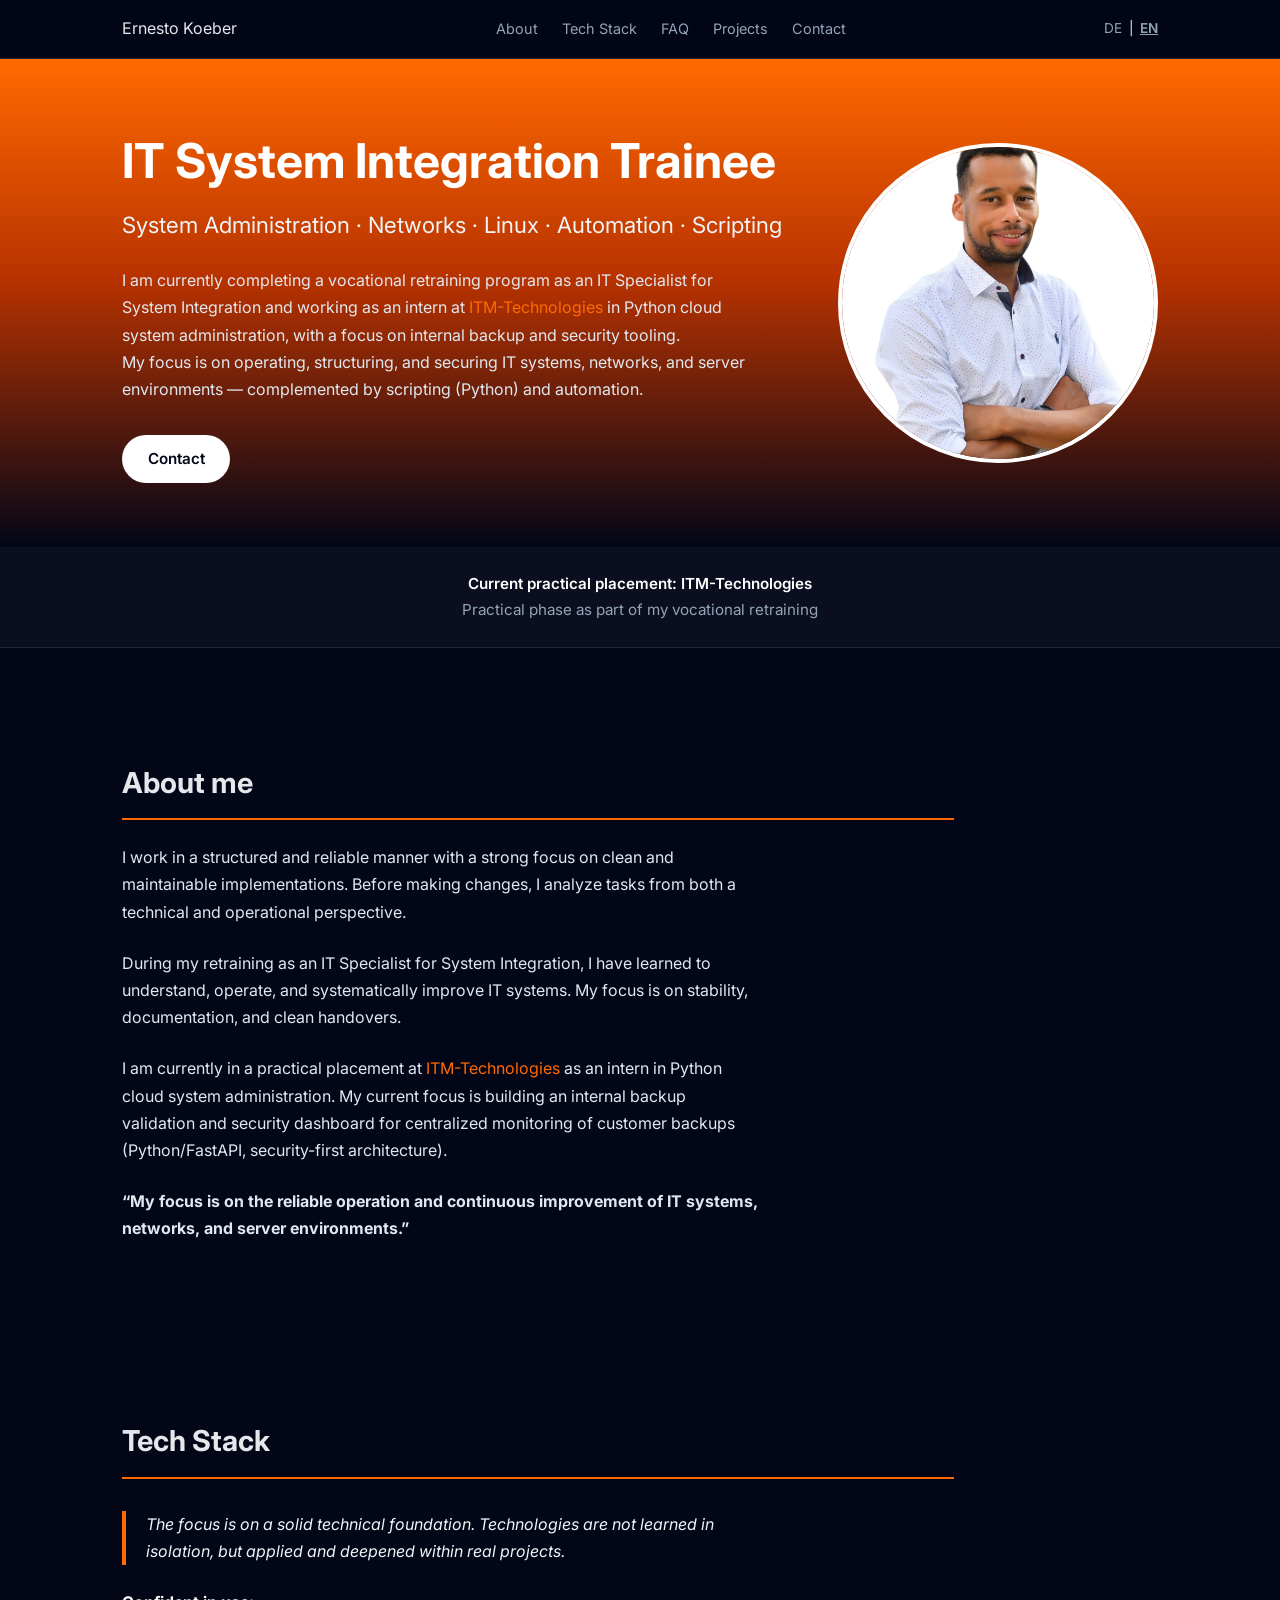
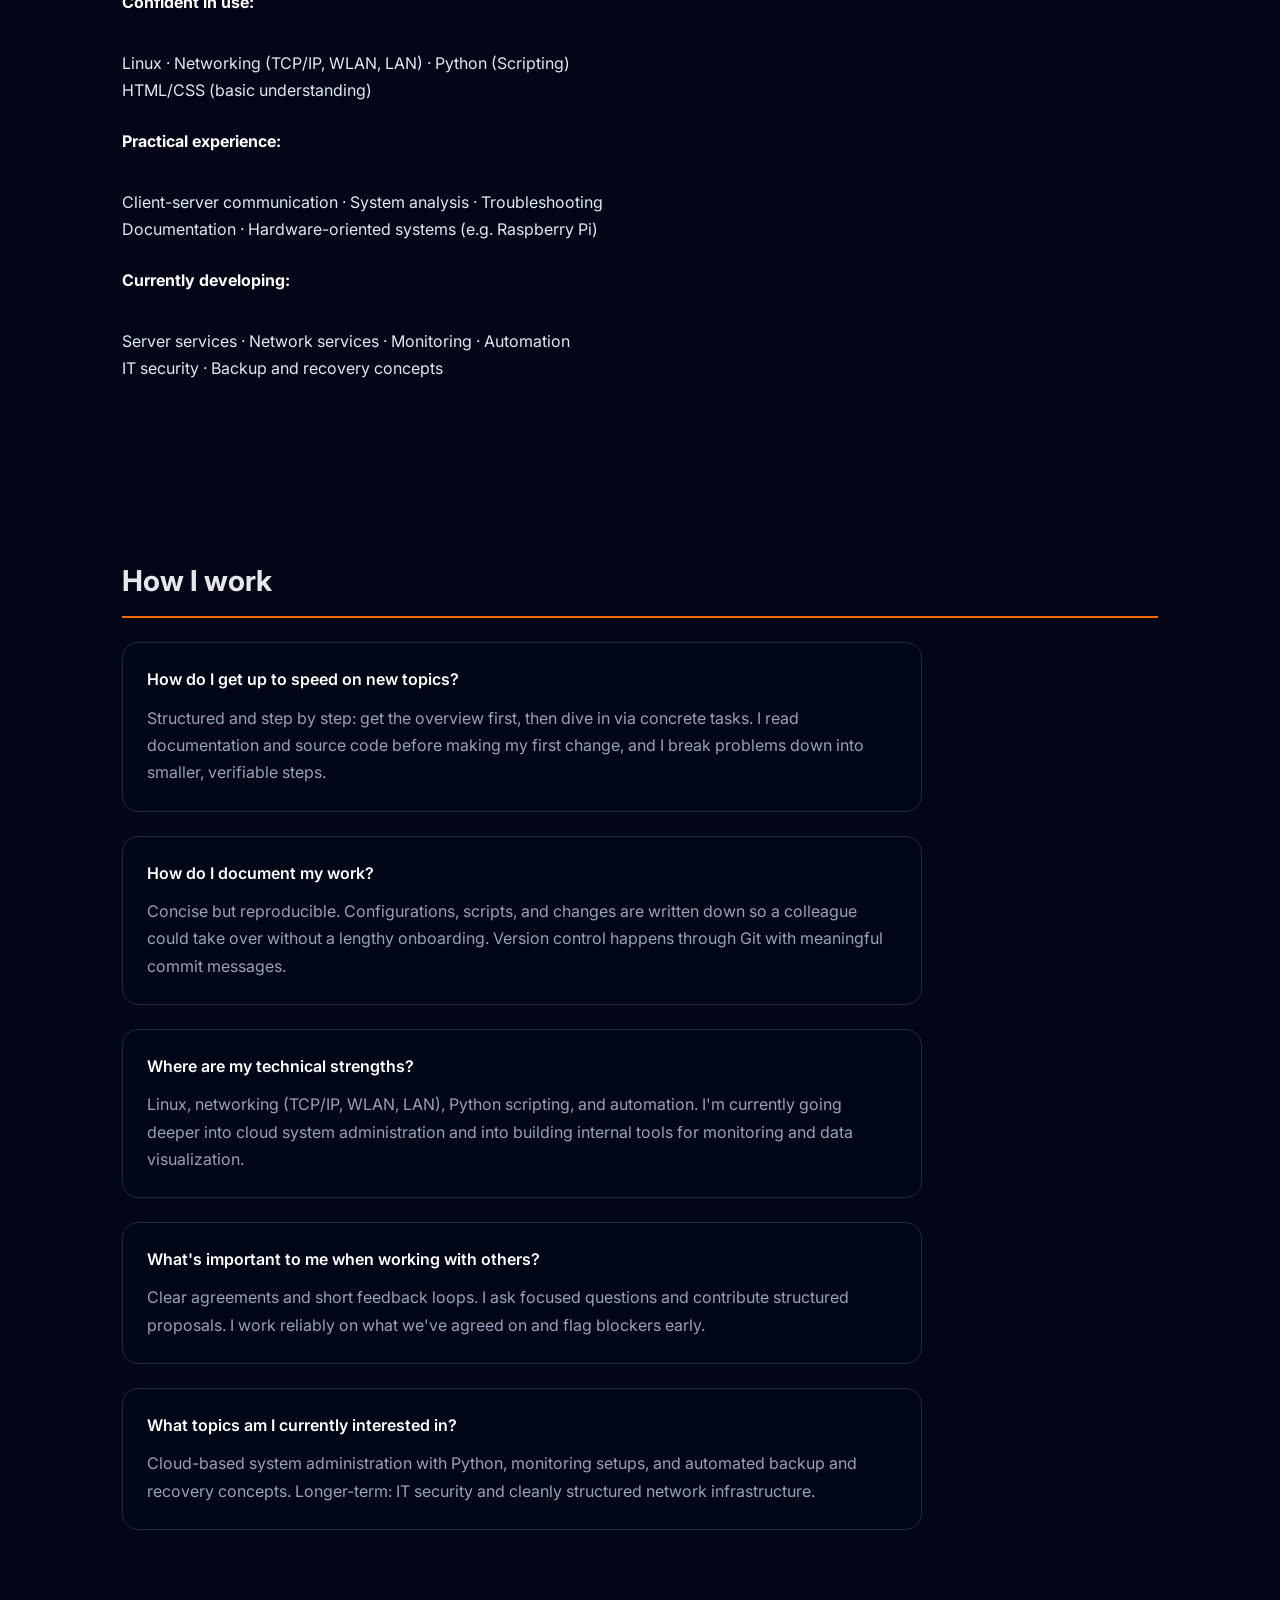
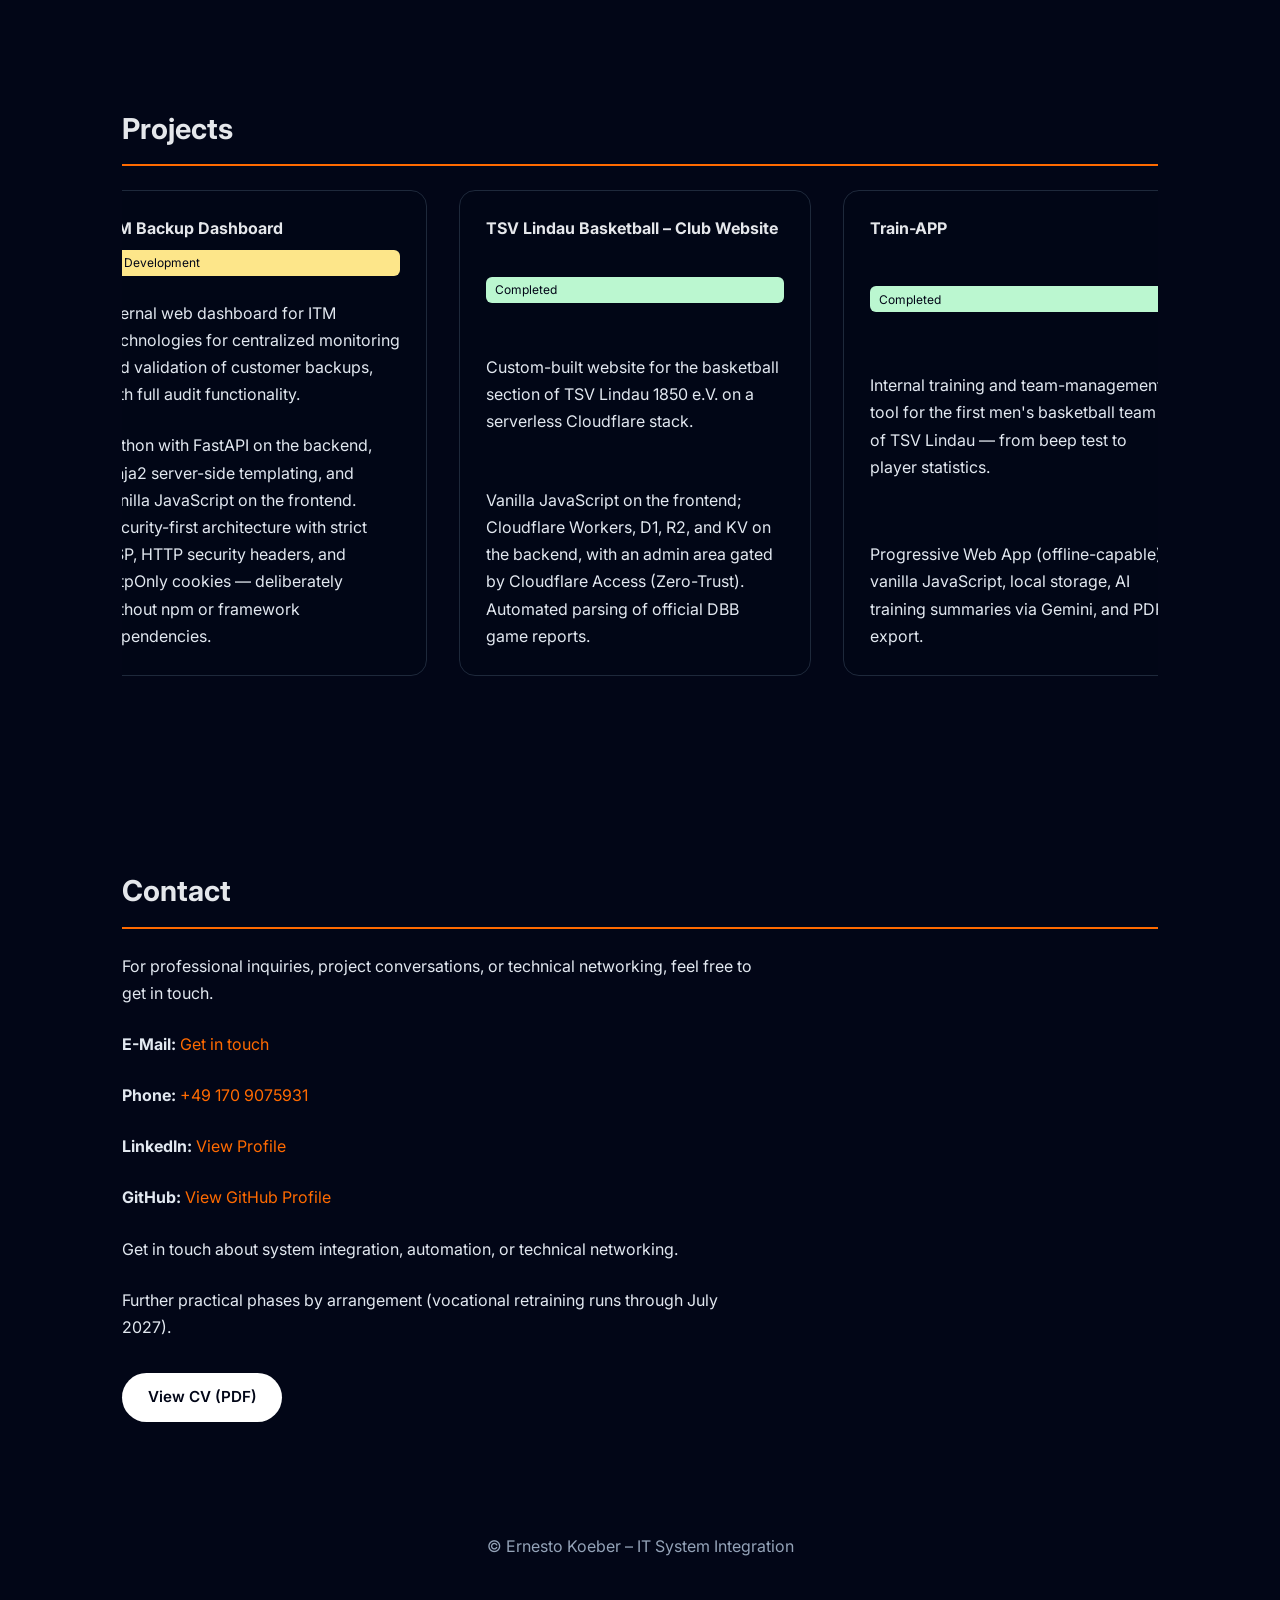
==== commit cfe3e7fb: "Add PaarKurs project card Private finance-management app for couples (React 18 / TypeScript / Vite /" ====
--- a/index-en.html
+++ b/index-en.html
@@ -292,6 +292,23 @@
                             </p>
                         </a>
 
+                        <div class="project-card">
+                            <h4>PaarKurs</h4>
+                            <span class="project-status status-done">Completed</span>
+                            <p>
+                                Privately used finance-management app for couples — joint
+                                expense tracking, receipt scanning, and identifying
+                                savings potential.
+                            </p>
+                            <p>
+                                React 18 + TypeScript + Vite + Tailwind on the frontend
+                                (Cloudflare Pages), FastAPI with async SQLAlchemy on the
+                                backend (Railway), backed by PostgreSQL and Redis.
+                                AI-based receipt OCR via Gemini Vision with a Tesseract
+                                fallback, offline mode via IndexedDB.
+                            </p>
+                        </div>
+
                         <a href="studio02-en.html" class="project-card project-link">
                             <h4>Studio02 – Internship</h4>
                             <span class="project-status status-done">Completed</span>
@@ -404,6 +421,7 @@
         </footer>
 
         <script src="drag-scroll.js"></script>
+        <script src="auto-slide.js"></script>
         <script src="mobile-nav.js"></script>
     </body>
 </html>
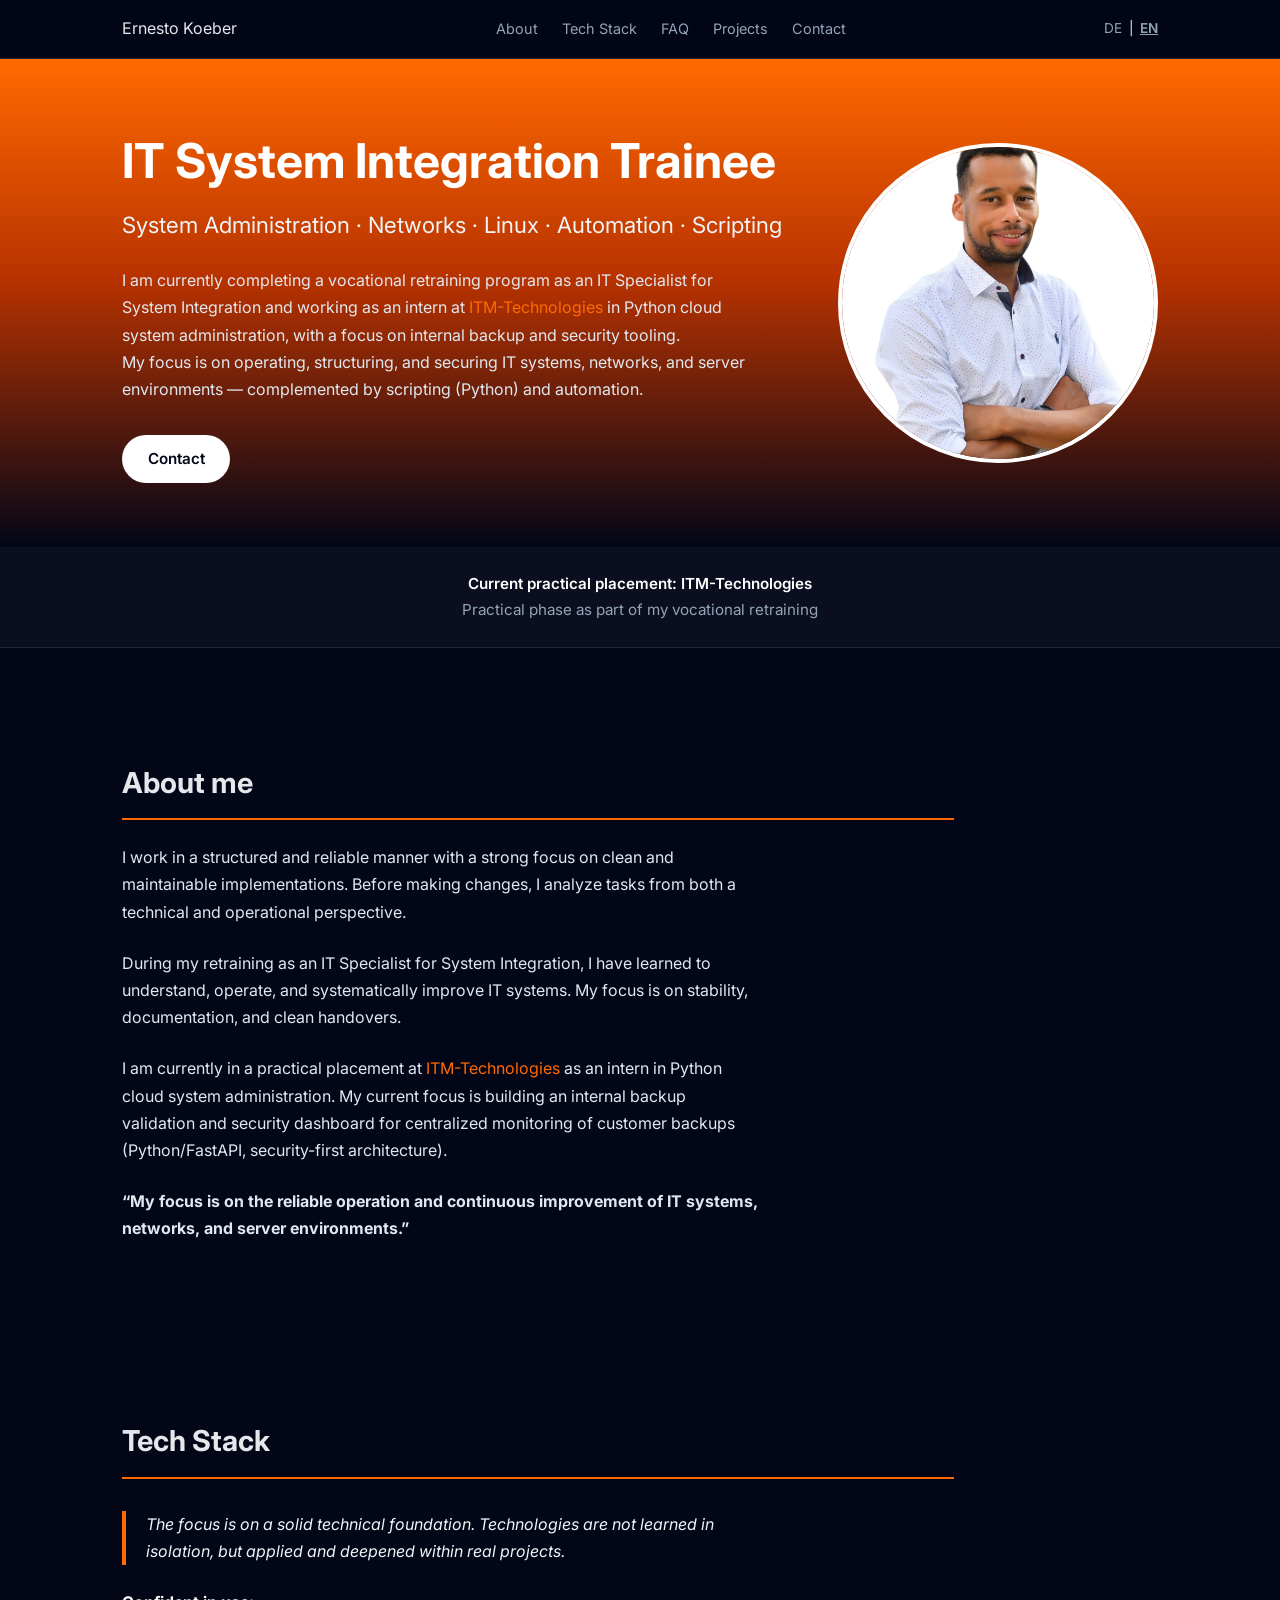
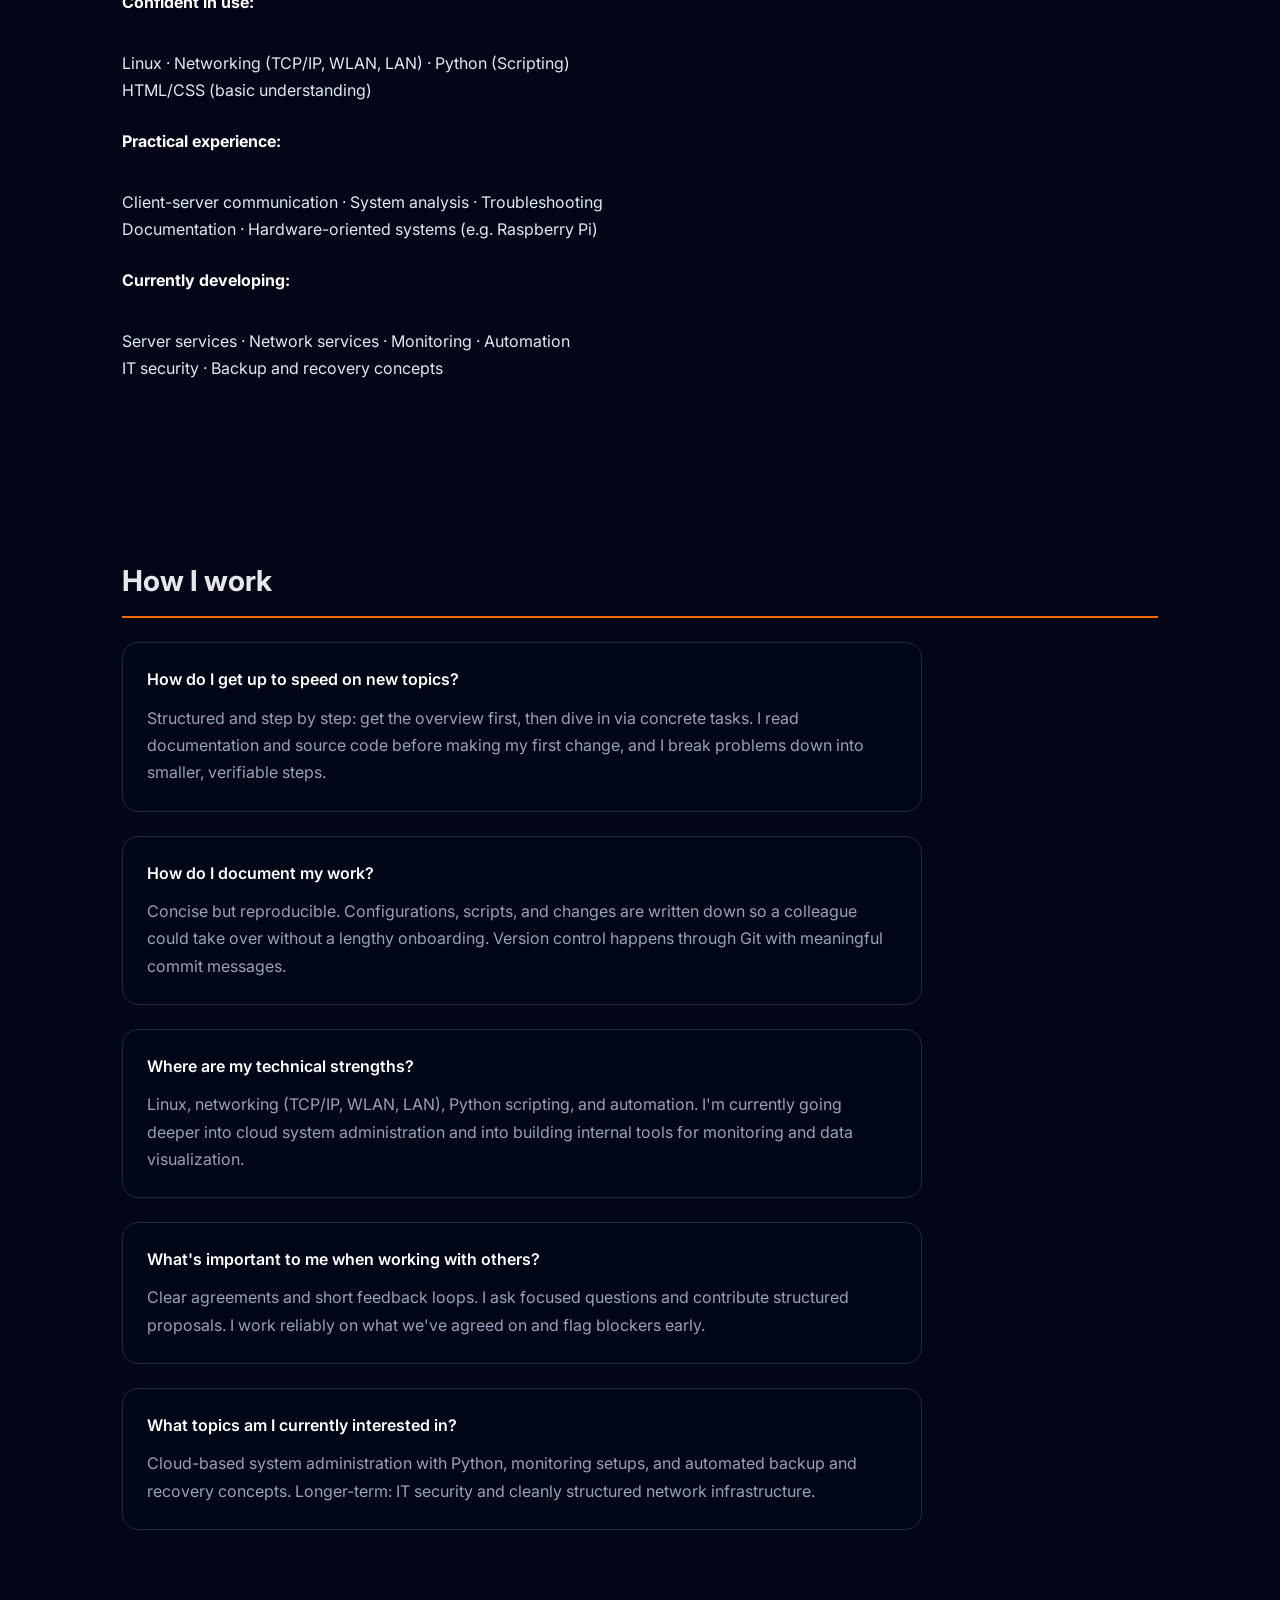
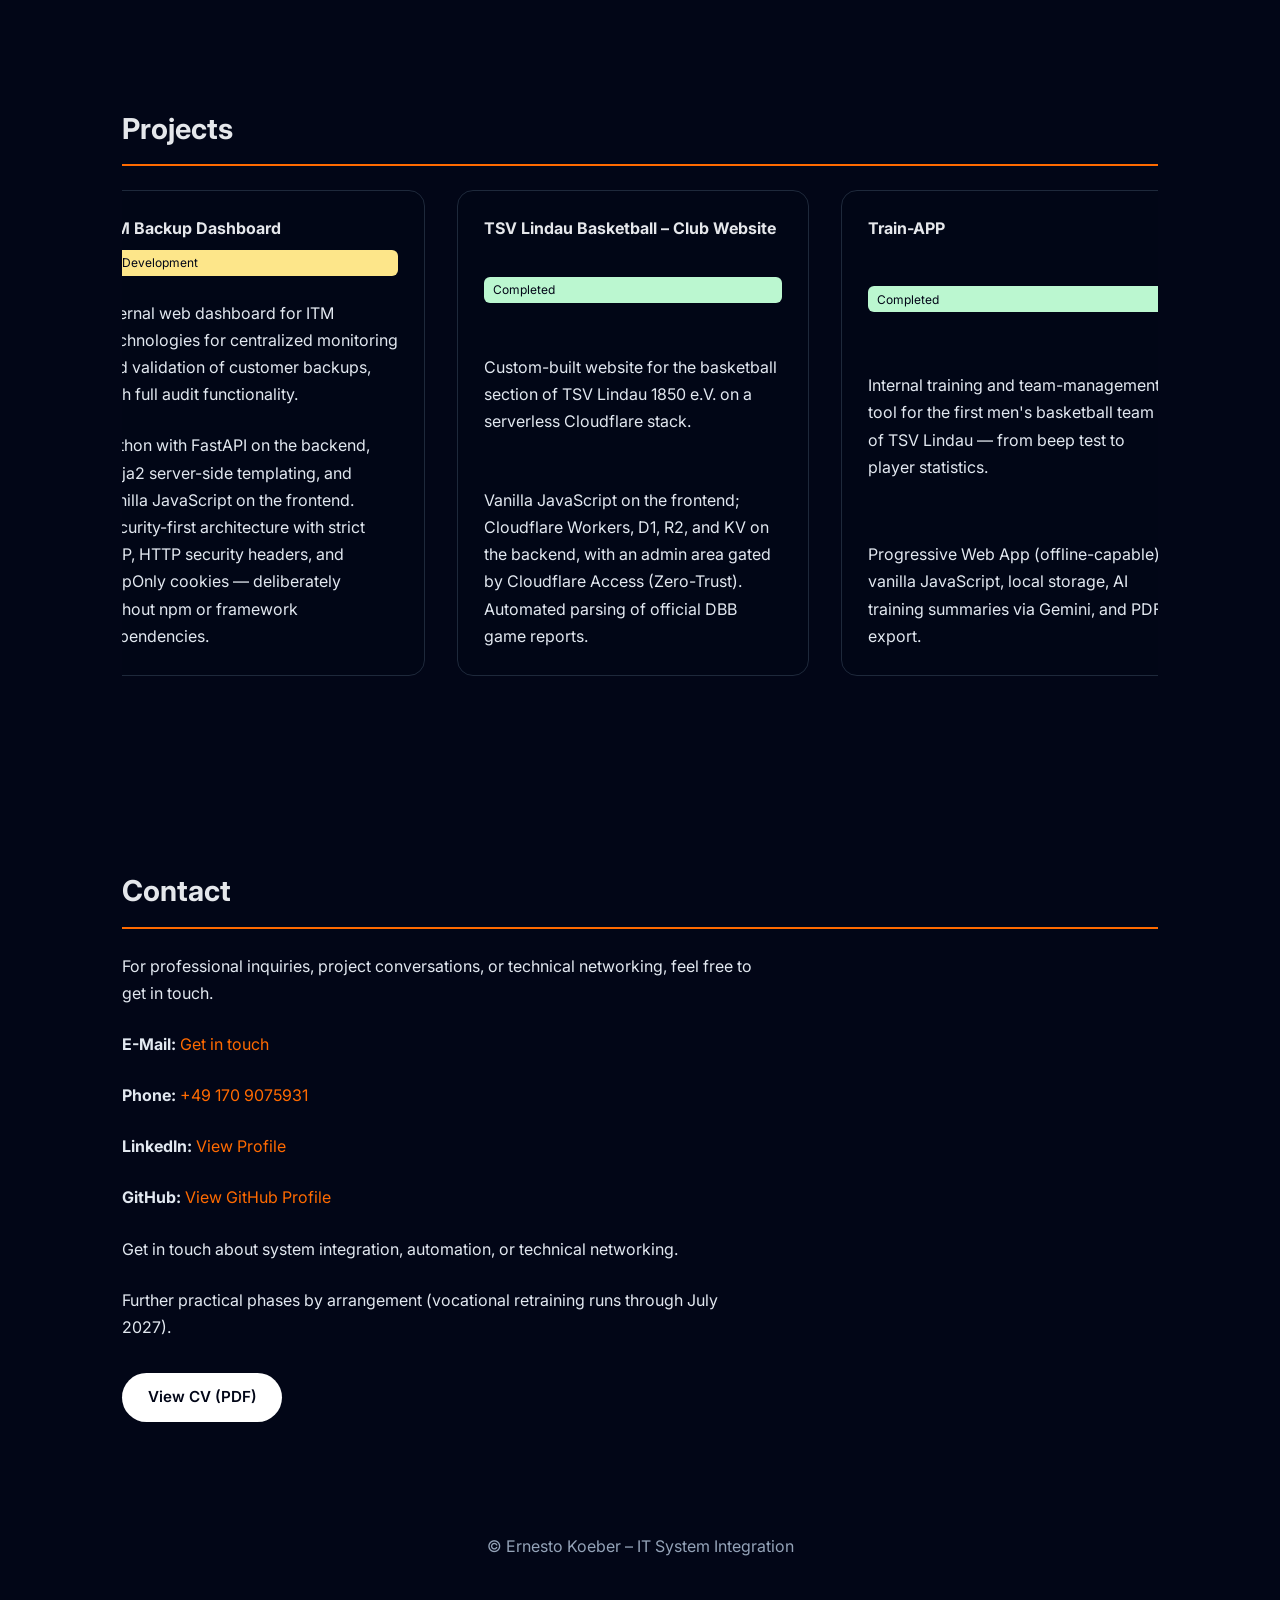
==== commit 20e72cfa: "Add PaarKurs detail page and link the card to it PaarKurs has the densest tech stack of any project " ====
--- a/index-en.html
+++ b/index-en.html
@@ -292,7 +292,7 @@
                             </p>
                         </a>
 
-                        <div class="project-card">
+                        <a href="paarkurs-en.html" class="project-card project-link">
                             <h4>PaarKurs</h4>
                             <span class="project-status status-done">Completed</span>
                             <p>
@@ -307,7 +307,7 @@
                                 AI-based receipt OCR via Gemini Vision with a Tesseract
                                 fallback, offline mode via IndexedDB.
                             </p>
-                        </div>
+                        </a>
 
                         <a href="studio02-en.html" class="project-card project-link">
                             <h4>Studio02 – Internship</h4>
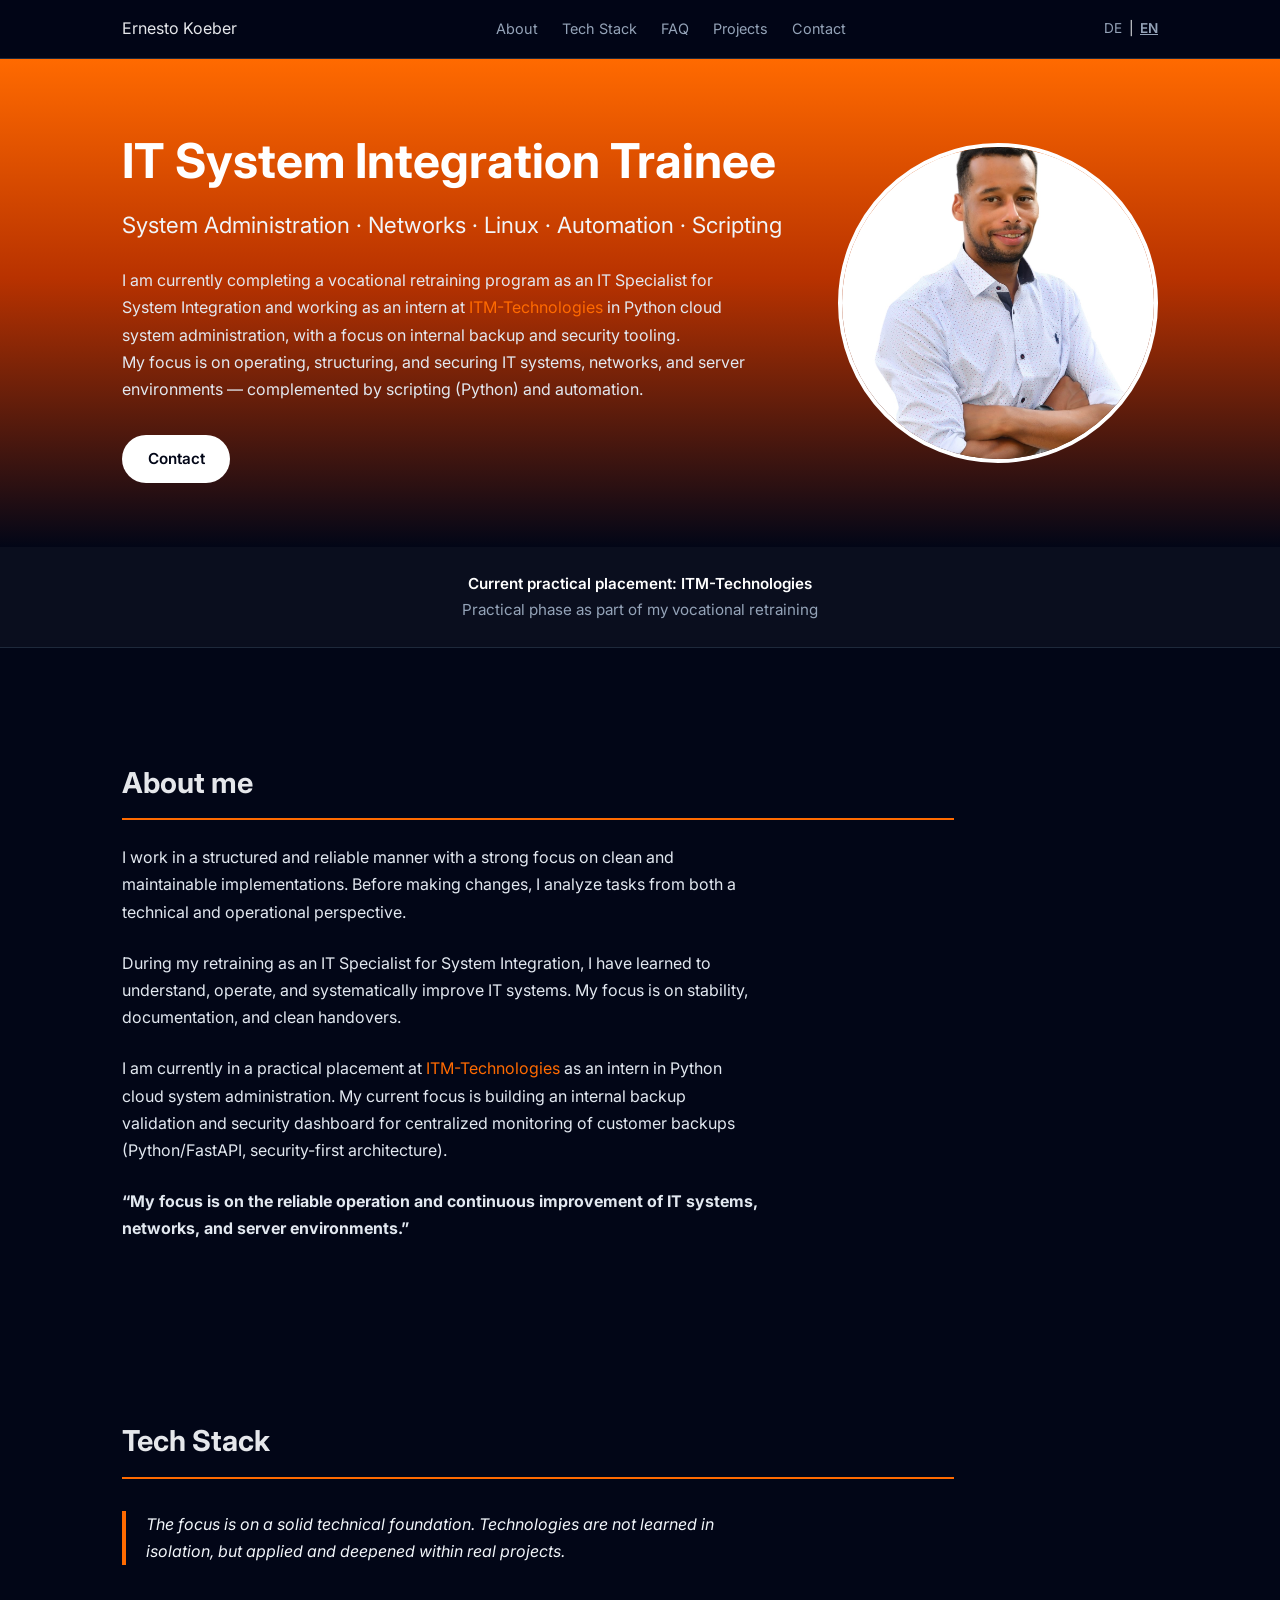
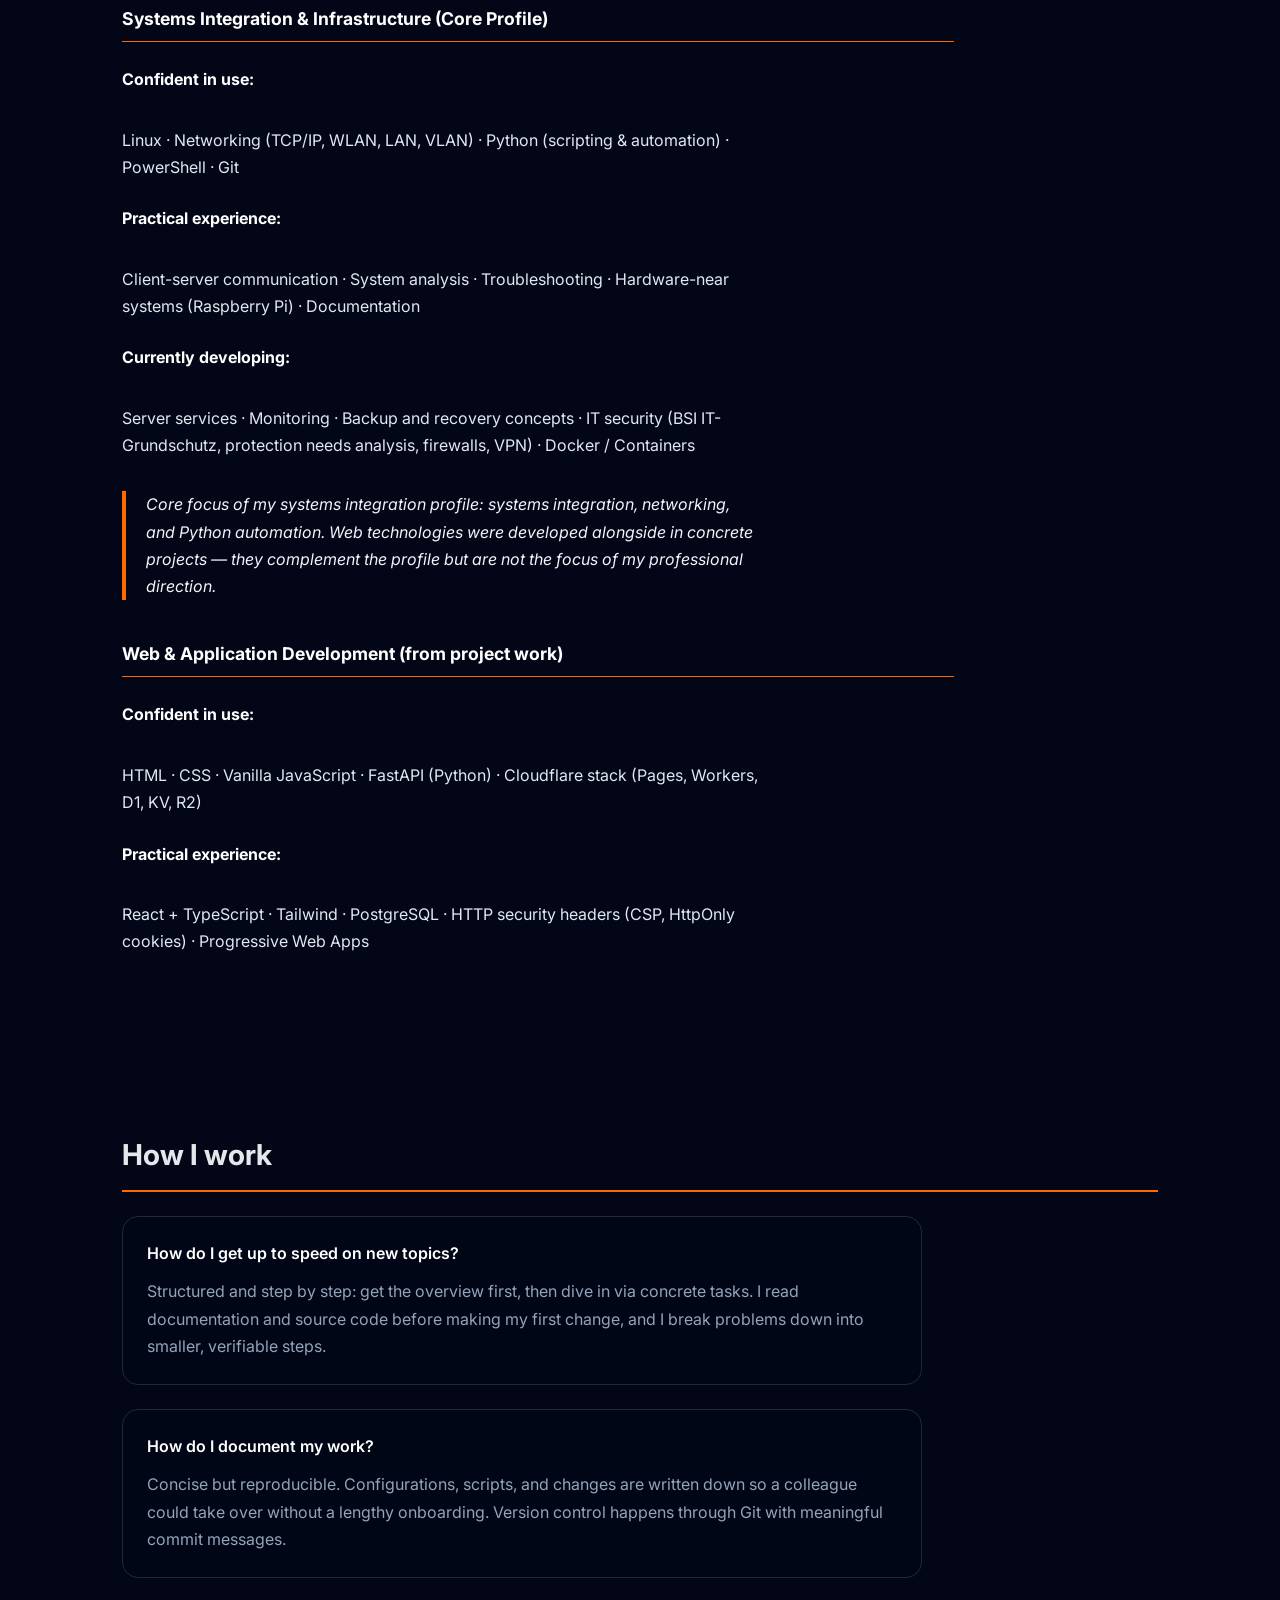
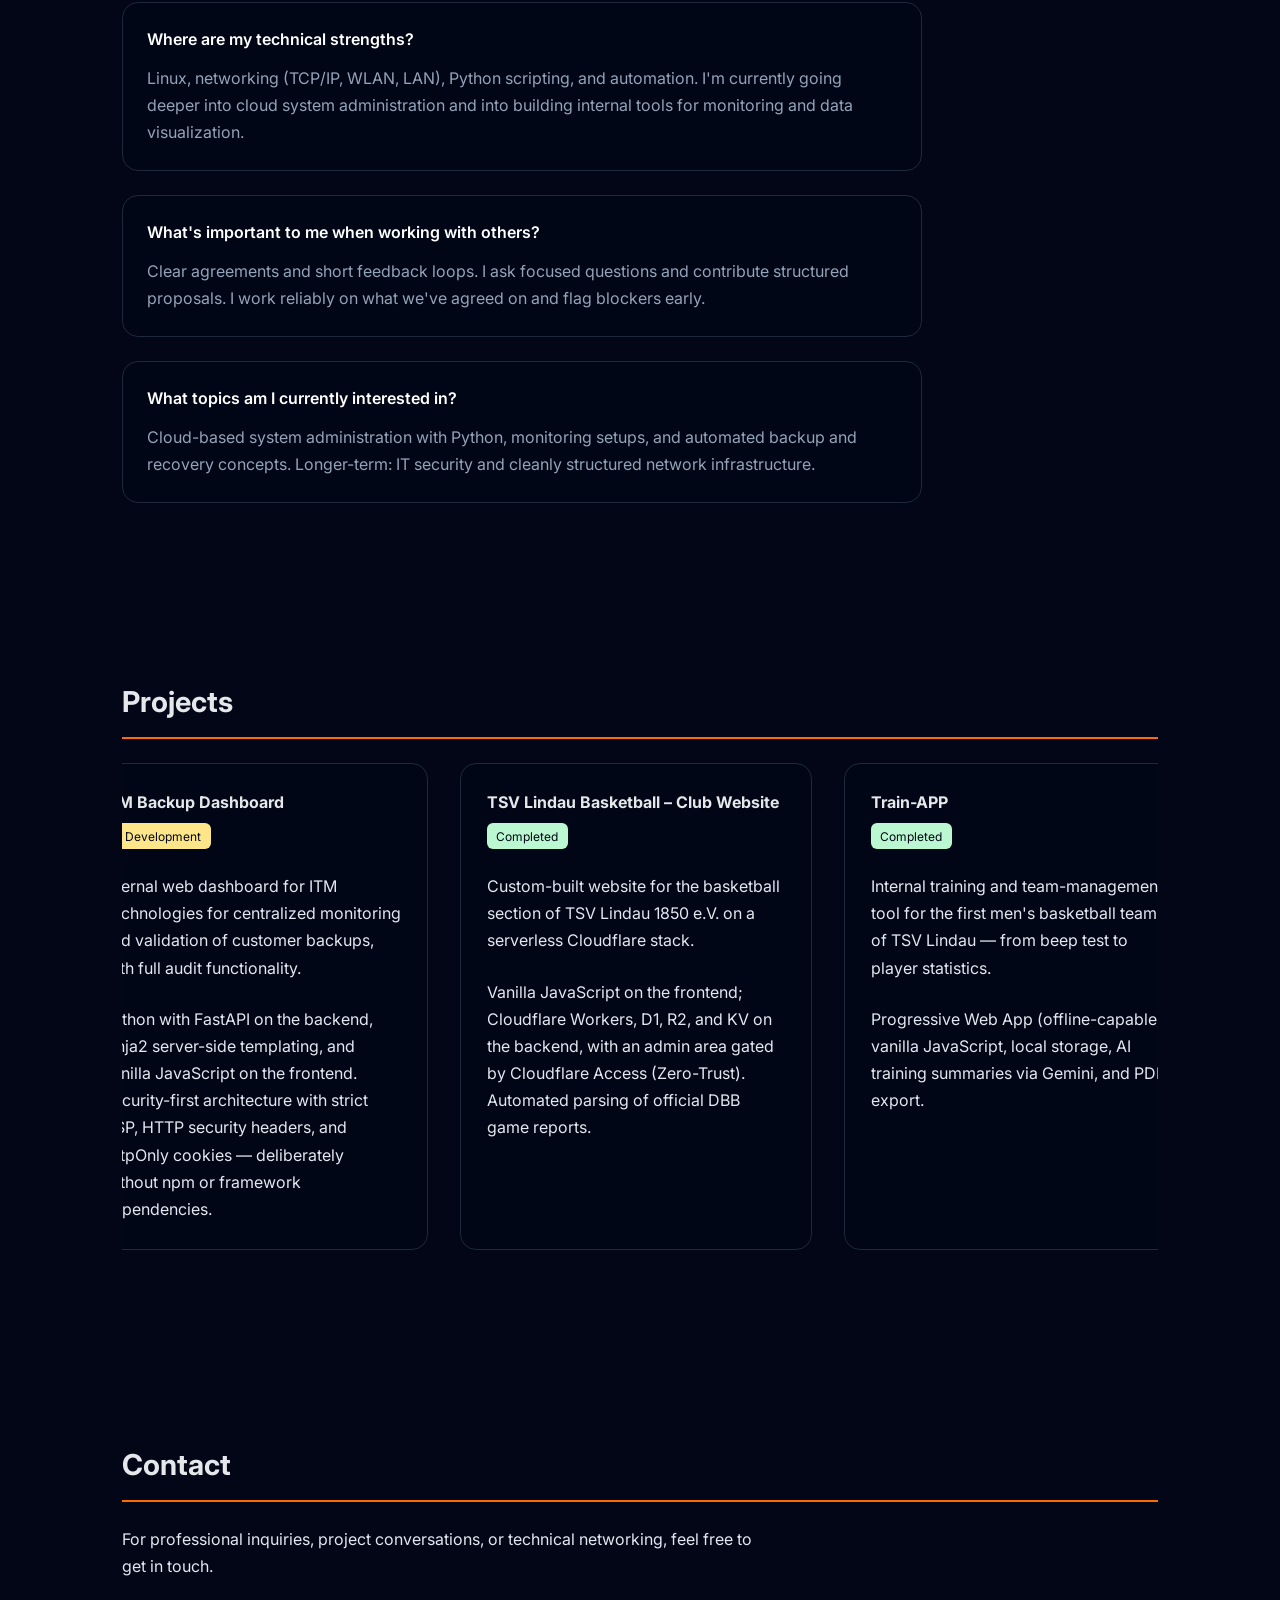
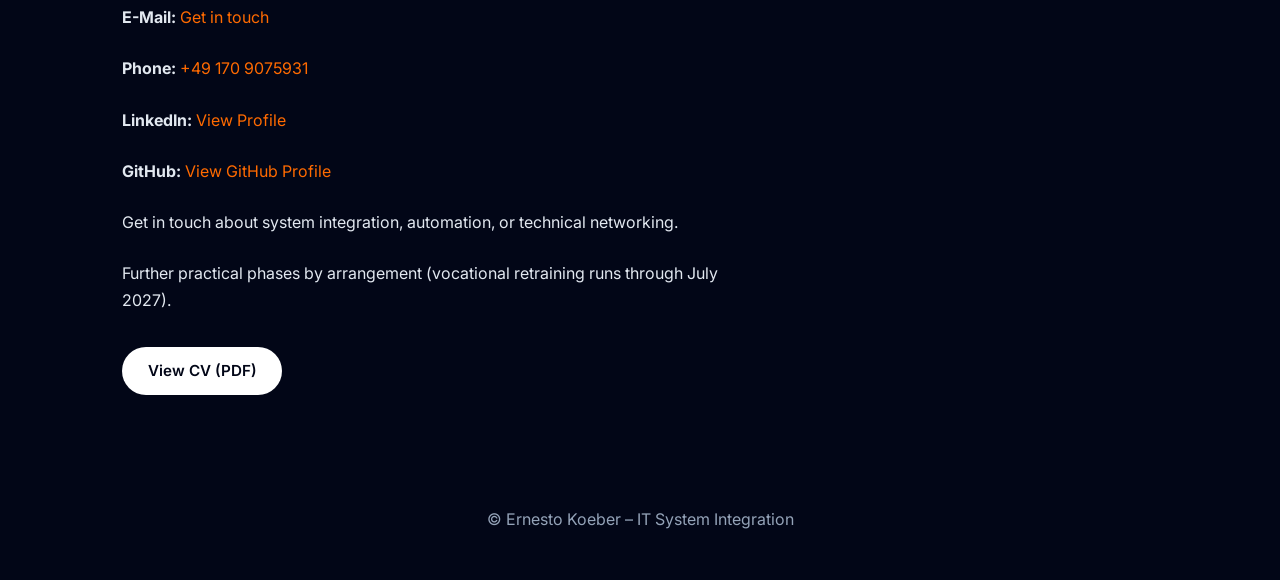
==== commit 559e9b7e: "Restructure stack section into systems-integration core + web addendum The flat 3-tier stack listing" ====
--- a/index-en.html
+++ b/index-en.html
@@ -151,29 +151,64 @@
                                 learned in isolation, but applied and deepened within real projects.
                             </p>
                         </div>
-                            
-                        <div class="stack-block">    
-                            <p>
-                                <strong>Confident in use:</strong><br />
-                                Linux · Networking (TCP/IP, WLAN, LAN) · Python (Scripting)<br />
-                                HTML/CSS (basic understanding)
-                            </p>
+
+                        <div class="stack-group">
+                            <h4 class="stack-group-title">Systems Integration & Infrastructure (Core Profile)</h4>
+
+                            <div class="stack-block">
+                                <p>
+                                    <strong>Confident in use:</strong><br />
+                                    Linux · Networking (TCP/IP, WLAN, LAN, VLAN) ·
+                                    Python (scripting & automation) · PowerShell · Git
+                                </p>
+                            </div>
+
+                            <div class="stack-block">
+                                <p>
+                                    <strong>Practical experience:</strong><br />
+                                    Client-server communication · System analysis · Troubleshooting ·
+                                    Hardware-near systems (Raspberry Pi) · Documentation
+                                </p>
+                            </div>
+
+                            <div class="stack-block">
+                                <p>
+                                    <strong>Currently developing:</strong><br />
+                                    Server services · Monitoring · Backup and recovery concepts ·
+                                    IT security (BSI IT-Grundschutz, protection needs analysis,
+                                    firewalls, VPN) · Docker / Containers
+                                </p>
+                            </div>
                         </div>
 
                         <div class="stack-block">
-                            <p>
-                                <strong>Practical experience:</strong><br />
-                                Client-server communication · System analysis · Troubleshooting<br />
-                                Documentation · Hardware-oriented systems (e.g. Raspberry Pi)
-                            </p>
-                        </div>
-
-                        <div class="stack-block">
-                            <p>
-                                <strong>Currently developing:</strong><br />
-                                Server services · Network services · Monitoring · Automation<br />
-                                IT security · Backup and recovery concepts
-                            </p>
+                            <p class="highlight-quote">
+                                Core focus of my systems integration profile: systems integration,
+                                networking, and Python automation. Web technologies were developed
+                                alongside in concrete projects — they complement the profile but
+                                are not the focus of my professional direction.
+                            </p>
+                        </div>
+
+                        <div class="stack-group">
+                            <h4 class="stack-group-title">Web & Application Development (from project work)</h4>
+
+                            <div class="stack-block">
+                                <p>
+                                    <strong>Confident in use:</strong><br />
+                                    HTML · CSS · Vanilla JavaScript · FastAPI (Python) ·
+                                    Cloudflare stack (Pages, Workers, D1, KV, R2)
+                                </p>
+                            </div>
+
+                            <div class="stack-block">
+                                <p>
+                                    <strong>Practical experience:</strong><br />
+                                    React + TypeScript · Tailwind · PostgreSQL ·
+                                    HTTP security headers (CSP, HttpOnly cookies) ·
+                                    Progressive Web Apps
+                                </p>
+                            </div>
                         </div>
                     </div>
                 </div>
--- a/landingpage.css
+++ b/landingpage.css
@@ -241,6 +241,18 @@
     border-left: 0.25rem solid var(--accent);
     font-style: italic;
     color: #f1f5f9;
+}
+
+.stack-group {
+    margin-top: 2.5rem;
+}
+
+.stack-group-title {
+    font-size: 1.1rem;
+    color: #ffffff;
+    margin-top: 1.5rem;
+    padding-bottom: 0.5rem;
+    border-bottom: 0.0625rem solid var(--accent);
 }
 
 /* ================= AVAILABILITY ================= */
@@ -374,7 +386,7 @@
 
     display: flex;
     flex-direction: column;
-    justify-content: space-between;
+    justify-content: flex-start;
 
     scroll-snap-align: start;
 }
@@ -397,6 +409,7 @@
 /* Status */
 .project-status {
     display: inline-block;
+    align-self: flex-start;
     margin-top: 0.5rem;
     padding: 0.2rem 0.6rem;
     font-size: 0.75rem;
